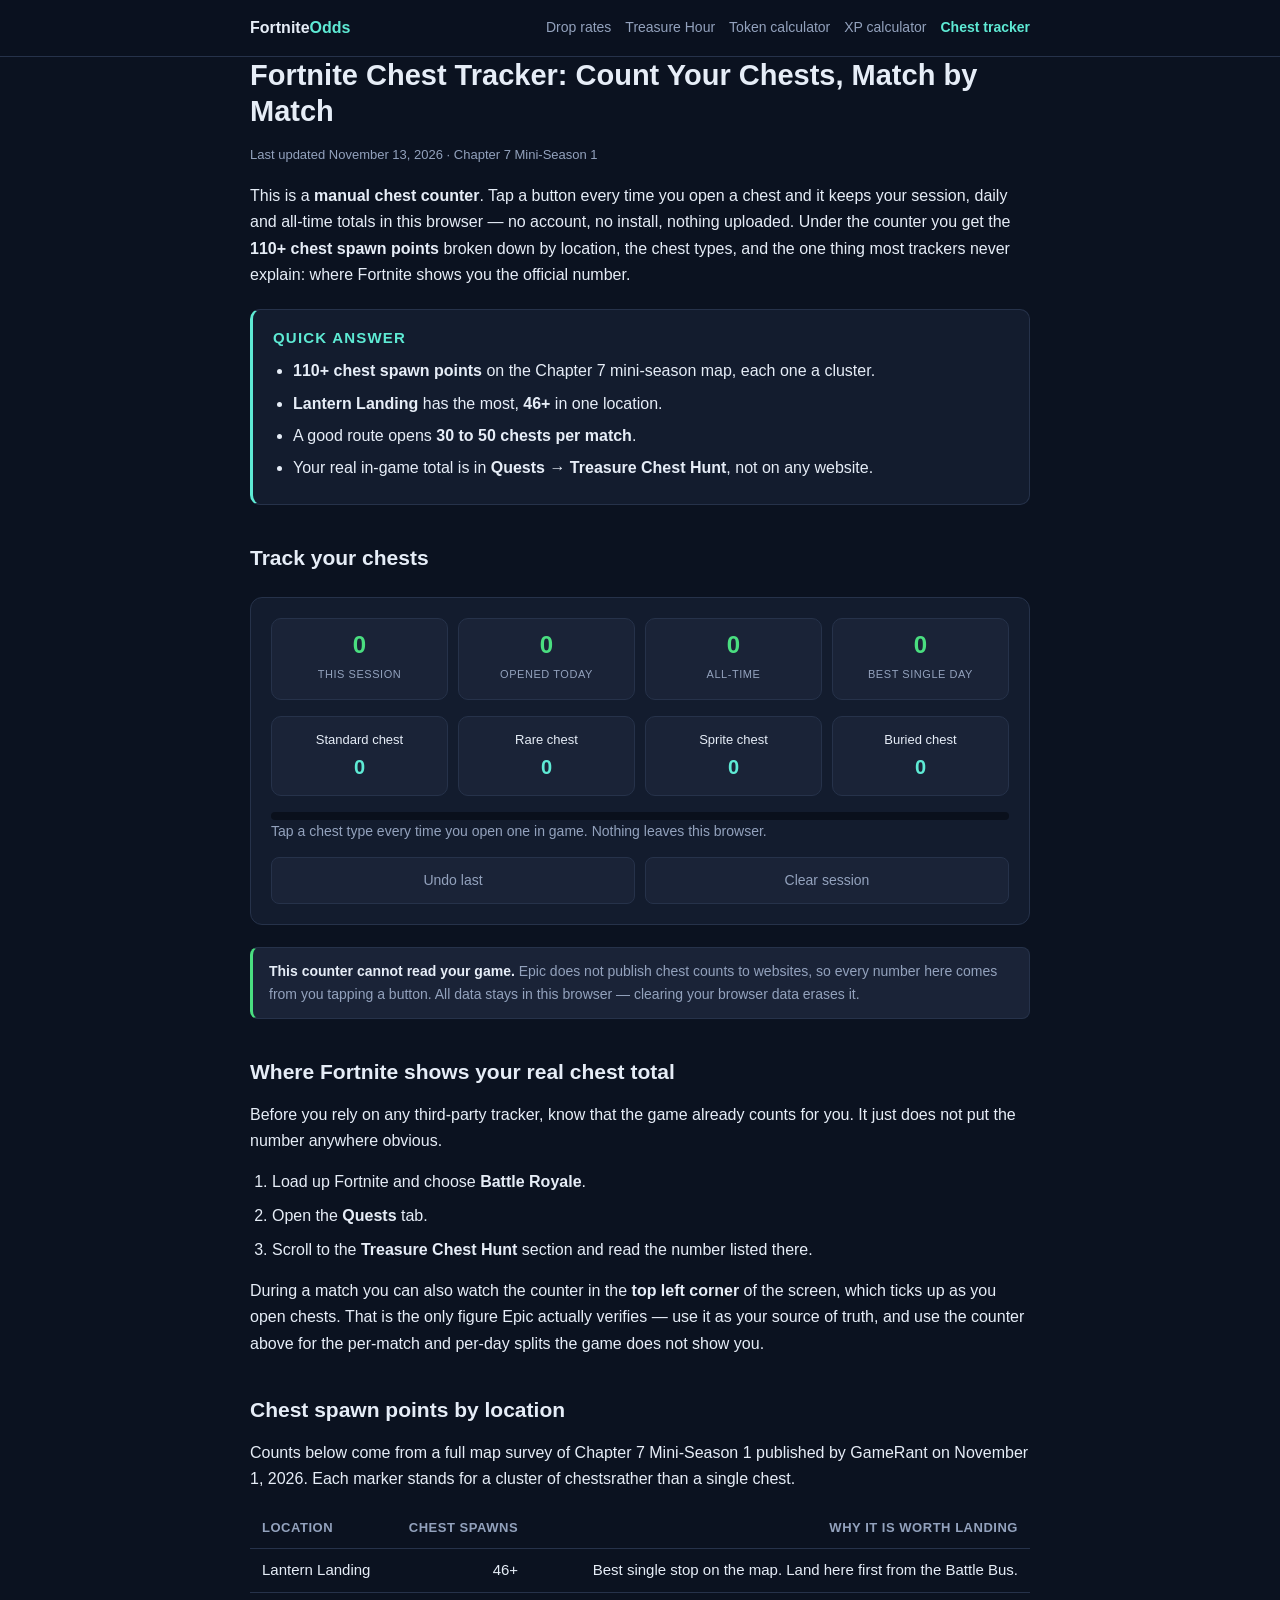
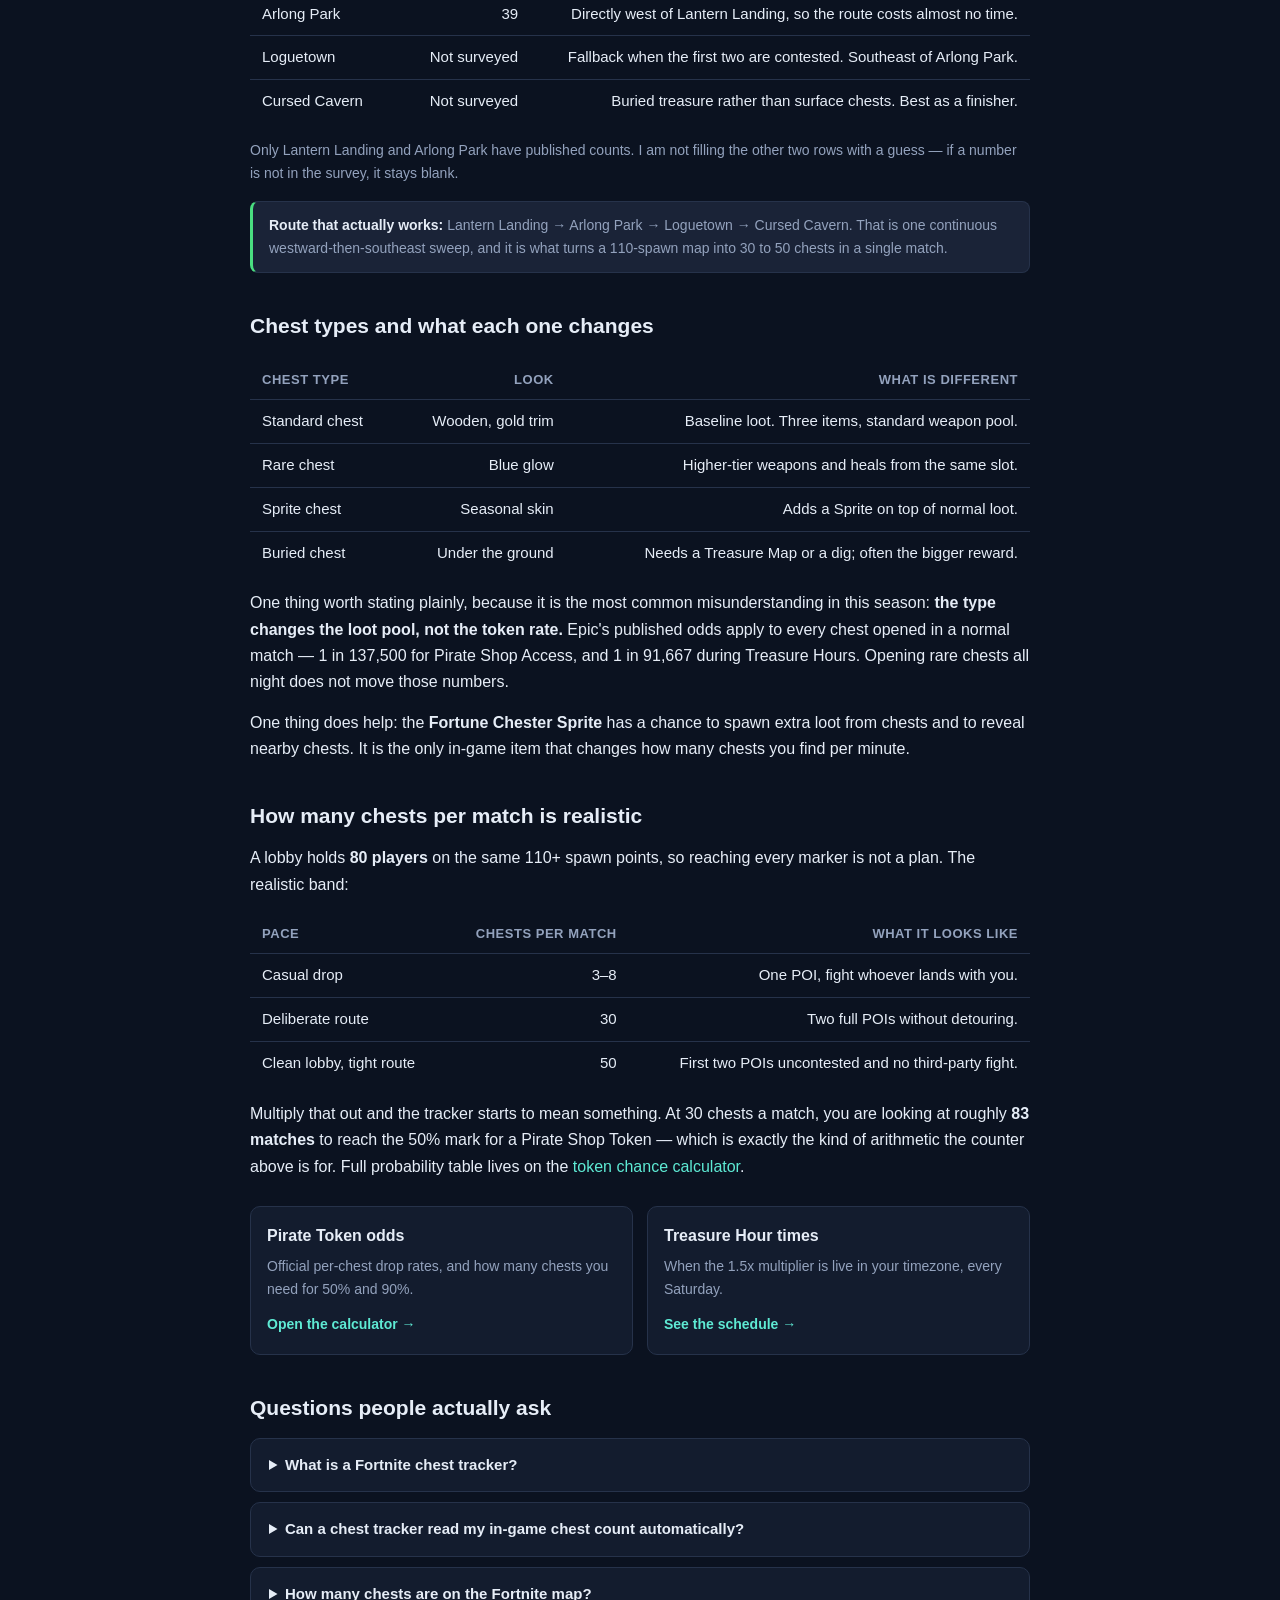
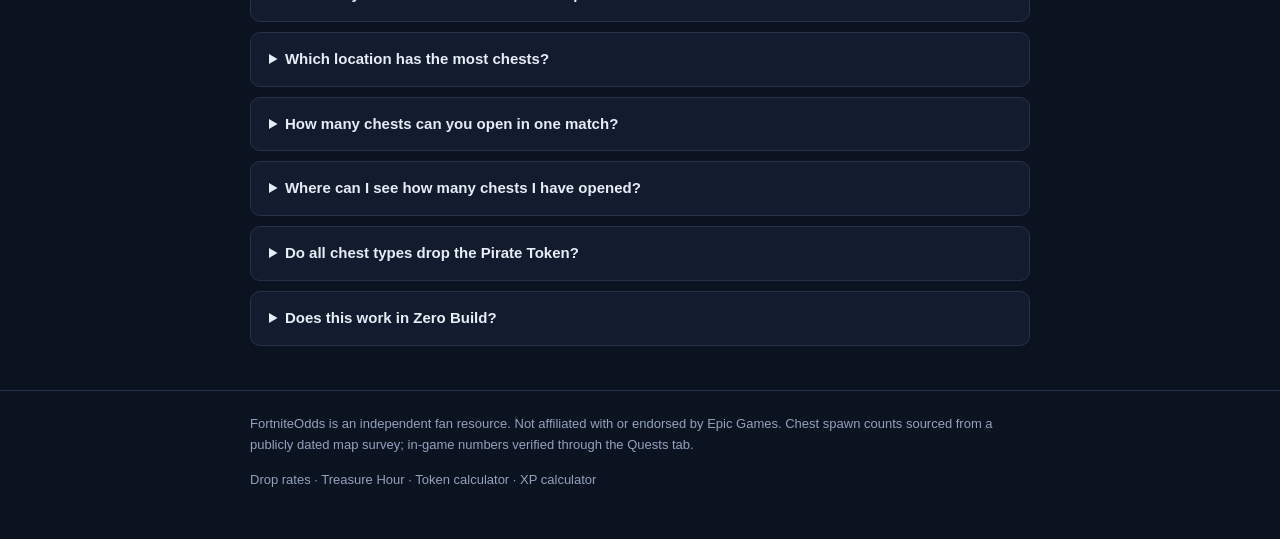
==== fortnite-chest-tracker/index.html @ 335752e7 "push" ====
<!DOCTYPE html>
<html lang="en">
<head>
<meta charset="utf-8">
<meta name="viewport" content="width=device-width,initial-scale=1">
<title>Fortnite Chest Tracker: Chest Counter &amp; Spawn Map (Nov 2026)</title>
<meta name="description" content="Free Fortnite chest tracker: count chests you open each match, see how many spawn per POI, learn the chest types, and where to find your official total.">
<link rel="canonical" href="https://fortniteodds.xyz/fortnite-chest-tracker/">
<meta property="og:type" content="website">
<meta property="og:site_name" content="FortniteOdds">
<meta property="og:url" content="https://fortniteodds.xyz/fortnite-chest-tracker/">
<meta property="og:title" content="Fortnite Chest Tracker: Chest Counter &amp; Spawn Map">
<meta property="og:description" content="Count the chests you open each match, and see how many chests spawn at each POI this season.">
<style>
:root{--bg:#0b1220;--panel:#131c2e;--panel2:#1a2337;--line:#26324a;--tx:#e6edf7;--mu:#93a2bd;--acc:#5eead4;--acc2:#4ade80}
*{box-sizing:border-box}
body{margin:0;background:var(--bg);color:var(--tx);font:16px/1.65 -apple-system,BlinkMacSystemFont,"Segoe UI",Roboto,Helvetica,Arial,sans-serif;-webkit-font-smoothing:antialiased}
a{color:var(--acc);text-decoration:none}a:hover{text-decoration:underline}
.wrap{max-width:820px;margin:0 auto;padding:0 20px}
header{border-bottom:1px solid var(--line);background:rgba(11,18,32,.92);position:sticky;top:0;z-index:9}
header .wrap{display:flex;align-items:center;gap:18px;height:56px}
.brand{font-weight:700;white-space:nowrap}.brand span{color:var(--acc)}
nav{display:flex;gap:14px;font-size:14px;margin-left:auto;overflow-x:auto;scrollbar-width:none}
nav::-webkit-scrollbar{display:none}
nav a{color:var(--mu);white-space:nowrap}nav a.on{color:var(--acc);font-weight:600}
main{padding:34px 0 10px}
h1{font-size:29px;line-height:1.25;margin:0 0 14px}
h2{font-size:21px;margin:36px 0 12px}h3{font-size:17px;margin:22px 0 8px}
p{margin:0 0 14px}
.mu{color:var(--mu);font-size:14px}
.stamp{color:var(--mu);font-size:13px;margin:0 0 18px}
.qa{background:var(--panel);border:1px solid var(--line);border-left:3px solid var(--acc);border-radius:10px;padding:16px 20px;margin:20px 0}
.qa h2{margin:0 0 8px;font-size:15px;text-transform:uppercase;letter-spacing:.08em;color:var(--acc)}
.qa ul{margin:0;padding-left:20px}.qa li{margin:6px 0}
.calc{background:var(--panel);border:1px solid var(--line);border-radius:12px;padding:20px;margin:22px 0}
.counters{display:grid;grid-template-columns:repeat(4,1fr);gap:10px;margin-bottom:16px}
@media(max-width:560px){.counters{grid-template-columns:1fr 1fr}}
.mini{background:var(--panel2);border:1px solid var(--line);border-radius:10px;padding:12px;text-align:center}
.mini .v{display:block;font-size:24px;font-weight:700;color:var(--acc2);line-height:1.2}
.mini .k{font-size:11px;color:var(--mu);text-transform:uppercase;letter-spacing:.05em}
.types{display:grid;grid-template-columns:repeat(4,1fr);gap:10px}
@media(max-width:560px){.types{grid-template-columns:1fr 1fr}}
.types button{background:var(--panel2);border:1px solid var(--line);color:var(--tx);border-radius:10px;padding:14px 8px;font:inherit;font-size:13px;cursor:pointer;line-height:1.4}
.types button:hover{border-color:var(--acc)}
.types button b{display:block;font-size:20px;color:var(--acc);margin-top:4px}
.types button:active{transform:scale(.97)}
.row{display:flex;gap:10px;margin-top:14px;flex-wrap:wrap}
.btn{flex:1;background:var(--panel2);border:1px solid var(--line);color:var(--mu);border-radius:8px;padding:11px;font:inherit;font-size:14px;cursor:pointer;min-width:120px}
.btn:hover{color:var(--tx);border-color:var(--acc)}
.bar{height:8px;background:#0a101c;border-radius:99px;overflow:hidden;margin-top:16px}
.bar i{display:block;height:100%;width:0;background:linear-gradient(90deg,var(--acc),var(--acc2));transition:width .25s}
.notice{border:1px solid var(--line);border-left:3px solid var(--acc2);background:var(--panel2);border-radius:8px;padding:12px 16px;margin:16px 0;font-size:14px;color:var(--mu)}
.notice strong{color:var(--tx)}
table{width:100%;border-collapse:collapse;margin:16px 0;font-size:15px}
th,td{text-align:left;padding:9px 12px;border-bottom:1px solid var(--line);vertical-align:top}
th{color:var(--mu);font-weight:600;font-size:13px;text-transform:uppercase;letter-spacing:.04em}
td:not(:first-child),th:not(:first-child){text-align:right}
tr:last-child td{border-bottom:none}
ol.steps{margin:0 0 14px;padding-left:22px}ol.steps li{margin:8px 0}
.cards{display:grid;grid-template-columns:1fr 1fr;gap:14px;margin:26px 0}
@media(max-width:560px){.cards{grid-template-columns:1fr}}
.card{background:var(--panel);border:1px solid var(--line);border-radius:10px;padding:16px}
.card h3{margin:0 0 6px;font-size:16px}.card p{margin:0 0 10px;font-size:14px;color:var(--mu)}
.card a{font-size:14px;font-weight:600}
details{background:var(--panel);border:1px solid var(--line);border-radius:10px;padding:14px 18px;margin:10px 0}
details summary{cursor:pointer;font-weight:600;font-size:15px}
details p{margin:10px 0 0;font-size:15px;color:#c3cfe2}
footer{border-top:1px solid var(--line);margin-top:44px;padding:22px 0 34px;font-size:13px;color:var(--mu)}
footer a{color:var(--mu)}
</style>
<script type="application/ld+json">
{"@context":"https://schema.org","@graph":[
{"@type":"WebApplication","name":"Fortnite Chest Tracker","url":"https://fortniteodds.xyz/fortnite-chest-tracker/","applicationCategory":"GameApplication","operatingSystem":"Any","description":"A free chest counter for Fortnite: tap once per chest you open to track your session, daily and all-time totals.","offers":{"@type":"Offer","price":"0","priceCurrency":"USD"}},
{"@type":"FAQPage","mainEntity":[
{"@type":"Question","name":"What is a Fortnite chest tracker?","acceptedAnswer":{"@type":"Answer","text":"A chest tracker is a counter you tap each time you open a chest, so you can see how many chests you have opened in a session, a day, or the whole season. It does not connect to the game — every count is entered manually by you."}},
{"@type":"Question","name":"Can a chest tracker read my in-game chest count automatically?","acceptedAnswer":{"@type":"Answer","text":"No. Epic does not expose chest counts through an API, so no website can read them. Any tracker that shows your real in-game total is asking you to type it in. For the official number, open Battle Royale, go to Quests, and scroll to the Treasure Chest Hunt section."}},
{"@type":"Question","name":"How many chests are on the Fortnite map?","acceptedAnswer":{"@type":"Answer","text":"There are more than 110 Treasure Chest spawn points in Chapter 7 Mini-Season 1, according to a GameRant map survey published November 1, 2026. Each marker covers a cluster of chests rather than a single chest."}},
{"@type":"Question","name":"Which Fortnite location has the most chests?","acceptedAnswer":{"@type":"Answer","text":"Lantern Landing, with more than 46 Treasure Chest spawns. Arlong Park is the strongest second stop with 39 spawns and sits directly west of Lantern Landing."}},
{"@type":"Question","name":"How many chests can you open in one Fortnite match?","acceptedAnswer":{"@type":"Answer","text":"A lobby holds 80 players, so you cannot reach all 110 spawn points in one match. With a tight route, 30 chests per match is routine and 50 is possible."}},
{"@type":"Question","name":"Where can I see how many chests I have opened in Fortnite?","acceptedAnswer":{"@type":"Answer","text":"Open Battle Royale, select the Quests tab, and scroll to the Treasure Chest Hunt section, which lists your opened chests. The counter also appears in the top left corner during a match."}},
{"@type":"Question","name":"Do all chest types drop the Pirate Token?","acceptedAnswer":{"@type":"Answer","text":"Yes. Epic's published odds apply to every chest opened in a normal match: 1 in 137,500 for Pirate Shop Access, and 1 in 91,667 during Treasure Hours. The chest type changes the loot pool, not the token rate."}}
]}
]}
</script>
</head>
<body>

<header>
  <div class="wrap">
    <div class="brand">Fortnite<span>Odds</span></div>
    <nav>
      <a href="/">Drop rates</a>
      <a href="/fortnite-treasure-hour/">Treasure Hour</a>
      <a href="/fortnite-token-chance/">Token calculator</a>
      <a href="/fortnite-xp-calculator/">XP calculator</a>
      <a href="/fortnite-chest-tracker/" class="on">Chest tracker</a>
    </nav>
  </div>
</header>

<main class="wrap">

<h1>Fortnite Chest Tracker: Count Your Chests, Match by Match</h1>
<p class="stamp">Last updated November 13, 2026 · Chapter 7 Mini-Season 1</p>

<p>This is a <strong>manual chest counter</strong>. Tap a button every time you open a chest and it keeps your session, daily and all-time totals in this browser — no account, no install, nothing uploaded. Under the counter you get the <strong>110+ chest spawn points</strong> broken down by location, the chest types, and the one thing most trackers never explain: where Fortnite shows you the official number.</p>

<div class="qa">
  <h2>Quick answer</h2>
  <ul>
    <li><strong>110+ chest spawn points</strong> on the Chapter 7 mini-season map, each one a cluster.</li>
    <li><strong>Lantern Landing</strong> has the most, <strong>46+</strong> in one location.</li>
    <li>A good route opens <strong>30 to 50 chests per match</strong>.</li>
    <li>Your real in-game total is in <strong>Quests → Treasure Chest Hunt</strong>, not on any website.</li>
  </ul>
</div>

<h2>Track your chests</h2>

<div class="calc">
  <div class="counters">
    <div class="mini"><span class="v" id="cSession">0</span><span class="k">This session</span></div>
    <div class="mini"><span class="v" id="cToday">0</span><span class="k">Opened today</span></div>
    <div class="mini"><span class="v" id="cTotal">0</span><span class="k">All-time</span></div>
    <div class="mini"><span class="v" id="cBest">0</span><span class="k">Best single day</span></div>
  </div>

  <div class="types">
    <button type="button" data-type="standard">Standard chest<b id="tStandard">0</b></button>
    <button type="button" data-type="rare">Rare chest<b id="tRare">0</b></button>
    <button type="button" data-type="sprite">Sprite chest<b id="tSprite">0</b></button>
    <button type="button" data-type="buried">Buried chest<b id="tBuried">0</b></button>
  </div>

  <div class="bar"><i id="bar"></i></div>
  <p class="mu" id="milestone">Tap a chest type once for every chest you open. Nothing to install.</p>

  <div class="row">
    <button type="button" class="btn" id="undo">Undo last</button>
    <button type="button" class="btn" id="clear">Clear session</button>
  </div>
</div>

<div class="notice">
  <strong>This counter cannot read your game.</strong> Epic does not publish chest counts to websites, so every number here comes from you tapping a button. All data stays in this browser — clearing your browser data erases it.
</div>

<h2 id="official">Where Fortnite shows your real chest total</h2>

<p>Before you rely on any third-party tracker, know that the game already counts for you. It just does not put the number anywhere obvious.</p>

<ol class="steps">
  <li>Load up Fortnite and choose <strong>Battle Royale</strong>.</li>
  <li>Open the <strong>Quests</strong> tab.</li>
  <li>Scroll to the <strong>Treasure Chest Hunt</strong> section and read the number listed there.</li>
</ol>

<p>During a match you can also watch the counter in the <strong>top left corner</strong> of the screen, which ticks up as you open chests. That is the only figure Epic actually verifies — use it as your source of truth, and use the counter above for the per-match and per-day splits the game does not show you.</p>

<h2>Chest spawn points by location</h2>

<p>Counts below come from a full map survey of Chapter 7 Mini-Season 1 published by GameRant on November 1, 2026. Each marker stands for a cluster of chestsrather than a
single chest.</p>

<table>
<thead><tr><th>Location</th><th>Chest spawns</th><th>Why it is worth landing</th></tr></thead>
<tbody>
<tr><td>Lantern Landing</td><td>46+</td><td>Best single stop on the map. Land here first from the Battle Bus.</td></tr>
<tr><td>Arlong Park</td><td>39</td><td>Directly west of Lantern Landing, so the route costs almost no time.</td></tr>
<tr><td>Loguetown</td><td>Not surveyed</td><td>Fallback when the first two are contested. Southeast of Arlong Park.</td></tr>
<tr><td>Cursed Cavern</td><td>Not surveyed</td><td>Buried treasure rather than surface chests. Best as a finisher.</td></tr>
</tbody>
</table>

<p class="mu">Only Lantern Landing and Arlong Park have published counts. I am not filling the other two rows with a guess — if a number is not in the survey, it stays blank.</p>

<div class="notice">
  <strong>Route that actually works:</strong> Lantern Landing → Arlong Park → Loguetown → Cursed Cavern. That is one continuous westward-then-southeast sweep, and it is what turns a 110-spawn map into 30 to 50 chests in a single match.
</div>

<h2>Chest types and what each one changes</h2>

<table>
<thead><tr><th>Chest type</th><th>Look</th><th>What is different</th></tr></thead>
<tbody>
<tr><td>Standard chest</td><td>Wooden, gold trim</td><td>Baseline loot. Three items, standard weapon pool.</td></tr>
<tr><td>Rare chest</td><td>Blue glow</td><td>Higher-tier weapons and heals from the same slot.</td></tr>
<tr><td>Sprite chest</td><td>Seasonal skin</td><td>Adds a Sprite on top of normal loot.</td></tr>
<tr><td>Buried chest</td><td>Under the ground</td><td>Needs a Treasure Map or a dig; often the bigger reward.</td></tr>
</tbody>
</table>

<p>One thing worth stating plainly, because it is the most common misunderstanding in this season: <strong>the type changes the loot pool, not the token rate.</strong> Epic's published odds apply to every chest opened in a normal match — 1 in 137,500 for Pirate Shop Access, and 1 in 91,667 during Treasure Hours. Opening rare chests all night does not move those numbers.</p>

<p>One thing does help: the <strong>Fortune Chester Sprite</strong> has a chance to spawn extra loot from chests and to reveal nearby chests. It is the only in-game item that changes how many chests you find per minute.</p>

<h2>How many chests per match is realistic</h2>

<p>A lobby holds <strong>80 players</strong> on the same 110+ spawn points, so reaching every marker is not a plan. The realistic band:</p>

<table>
<thead><tr><th>Pace</th><th>Chests per match</th><th>What it looks like</th></tr></thead>
<tbody>
<tr><td>Casual drop</td><td>3–8</td><td>One POI, fight whoever lands with you.</td></tr>
<tr><td>Deliberate route</td><td>30</td><td>Two full POIs without detouring.</td></tr>
<tr><td>Clean lobby, tight route</td><td>50</td><td>First two POIs uncontested and no third-party fight.</td></tr>
</tbody>
</table>

<p>Multiply that out and the tracker starts to mean something. At 30 chests a match, you are looking at roughly <strong>83 matches</strong> to reach the 50% mark for a Pirate Shop Token — which is exactly the kind of arithmetic the counter above is for. Full probability table lives on the <a href="/fortnite-token-chance/">token chance calculator</a>.</p>

<div class="cards">
  <div class="card">
    <h3>Pirate Token odds</h3>
    <p>Official per-chest drop rates, and how many chests you need for 50% and 90%.</p>
    <a href="/fortnite-token-chance/">Open the calculator →</a>
  </div>
  <div class="card">
    <h3>Treasure Hour times</h3>
    <p>When the 1.5x multiplier is live in your timezone, every Saturday.</p>
    <a href="/fortnite-treasure-hour/">See the schedule →</a>
  </div>
</div>

<h2>Questions people actually ask</h2>

<details>
  <summary>What is a Fortnite chest tracker?</summary>
  <p>A counter you tap each time you open a chest, so you can see how many chests you have opened in a session, a day, or the whole season. It does not connect to the game — every count is entered manually by you.</p>
</details>

<details>
  <summary>Can a chest tracker read my in-game chest count automatically?</summary>
  <p>No. Epic does not expose chest counts through an API, so no website can read them. Any tracker that shows your real in-game total is asking you to type it in. For the official number, open Battle Royale, go to Quests, and scroll to the Treasure Chest Hunt section.</p>
</details>

<details>
  <summary>How many chests are on the Fortnite map?</summary>
  <p>More than 110 Treasure Chest spawn points in Chapter 7 Mini-Season 1, according to a GameRant map survey published November 1, 2026. Each marker covers a cluster of chests rather than a single chest.</p>
</details>

<details>
  <summary>Which location has the most chests?</summary>
  <p>Lantern Landing, with more than 46 Treasure Chest spawns. Arlong Park is the strongest second stop with 39 spawns and sits directly west of Lantern Landing.</p>
</details>

<details>
  <summary>How many chests can you open in one match?</summary>
  <p>A lobby holds 80 players, so you cannot reach all 110 spawn points in one match. With a tight route, 30 chests per match is routine and 50 is possible.</p>
</details>

<details>
  <summary>Where can I see how many chests I have opened?</summary>
  <p>Open Battle Royale, select the Quests tab, and scroll to the Treasure Chest Hunt section, which lists your opened chests. The counter also appears in the top left corner during a match.</p>
</details>

<details>
  <summary>Do all chest types drop the Pirate Token?</summary>
  <p>Yes. Epic's published odds apply to every chest opened in a normal match: 1 in 137,500 for Pirate Shop Access, and 1 in 91,667 during Treasure Hours. The chest type changes the loot pool, not the token rate.</p>
</details>

<details>
  <summary>Does this work in Zero Build?</summary>
  <p>Chests spawn in both Battle Royale and Zero Build, and the spawn points are the same. Your route matters more than the mode.</p>
</details>

</main>

<footer>
  <div class="wrap">
    <p>FortniteOdds is an independent fan resource. Not affiliated with or endorsed by Epic Games. Chest spawn counts sourced from a publicly dated map survey; in-game numbers verified through the Quests tab.</p>
    <p><a href="/">Drop rates</a> · <a href="/fortnite-treasure-hour/">Treasure Hour</a> · <a href="/fortnite-token-chance/">Token calculator</a> · <a href="/fortnite-xp-calculator/">XP calculator</a></p>
  </div>
</footer>

<script>
(function(){
  var KEY='ftnChestTracker.v1';
  var TYPES=['standard','rare','sprite','buried'];
  var GOAL=100;

  function todayKey(){
    var d=new Date();
    return d.getFullYear()+'-'+(d.getMonth()+1)+'-'+d.getDate();
  }
  function blank(){
    var t={};
    TYPES.forEach(function(k){t[k]=0});
    return {total:{},types:t,session:0,today:0,todayKey:todayKey(),best:0,history:[],log:[]};
  }
  function load(){
    try{
      var raw=localStorage.getItem(KEY);
      if(!raw) return blank();
      var s=JSON.parse(raw);
      var b=blank();
      if(!s||typeof s!=='object') return b;
      // merge so a stored state from an older version still works
      s.types=s.types||b.types; s.total=s.total||b.total;
      s.session=s.session||0; s.today=s.today||0;
      s.todayKey=s.todayKey||todayKey(); s.best=s.best||0;
      s.log=s.log||[];
      if(s.todayKey!==todayKey()){ s.todayKey=todayKey(); s.today=0; }
      return s;
    }catch(e){ return blank(); }
  }
  function save(s){
    try{ localStorage.setItem(KEY,JSON.stringify(s)); }catch(e){}
  }

  var st=load();

  function fmt(n){ return n.toLocaleString('en-US'); }

  function render(){
    document.getElementById('cSession').textContent=fmt(st.session);
    document.getElementById('cToday').textContent=fmt(st.today);
    document.getElementById('cTotal').textContent=fmt(st.totalChests||0);
    document.getElementById('cBest').textContent=fmt(st.best);
    TYPES.forEach(function(k){
      var el=document.getElementById('t'+k.charAt(0).toUpperCase()+k.slice(1));
      if(el) el.textContent=fmt(st.types[k]||0);
    });
    var total=st.totalChests||0;
    var pct=Math.min(100,Math.round(total/GOAL*100));
    document.getElementById('bar').style.width=pct+'%';
    var msg;
    if(total===0){ msg='Tap a chest type every time you open one in game. Nothing leaves this browser.'; }
    else if(total<GOAL){ msg=fmt(total)+' chests logged · '+fmt(GOAL-total)+' to the 100-chest milestone'; }
    else { msg=fmt(total)+' chests logged · milestone cleared. Keep going for the best-day record.'; }
    document.getElementById('milestone').textContent=msg;
  }

  function add(type,n){
    n=n||1;
    st.types[type]=(st.types[type]||0)+n;
    st.session+=n;
    st.today+=n;
    st.totalChests=(st.totalChests||0)+n;
    if(st.today>st.best) st.best=st.today;
    st.log.push({t:type,n:n,at:Date.now()});
    if(st.log.length>200) st.log.shift();
    save(st);
    render();
  }

  document.querySelectorAll('.types button').forEach(function(btn){
    btn.addEventListener('click',function(){
      add(btn.getAttribute('data-type'),1);
    });
  });

  document.getElementById('undo').addEventListener('click',function(){
    var last=st.log.pop();
    if(!last) return;
    st.types[last.t]=Math.max(0,(st.types[last.t]||0)-last.n);
    st.session=Math.max(0,st.session-last.n);
    st.today=Math.max(0,st.today-last.n);
    st.totalChests=Math.max(0,(st.totalChests||0)-last.n);
    save(st); render();
  });

  document.getElementById('clear').addEventListener('click',function(){
    st.session=0; save(st); render();
  });

  render();
})();
</script>
</body>
</html>
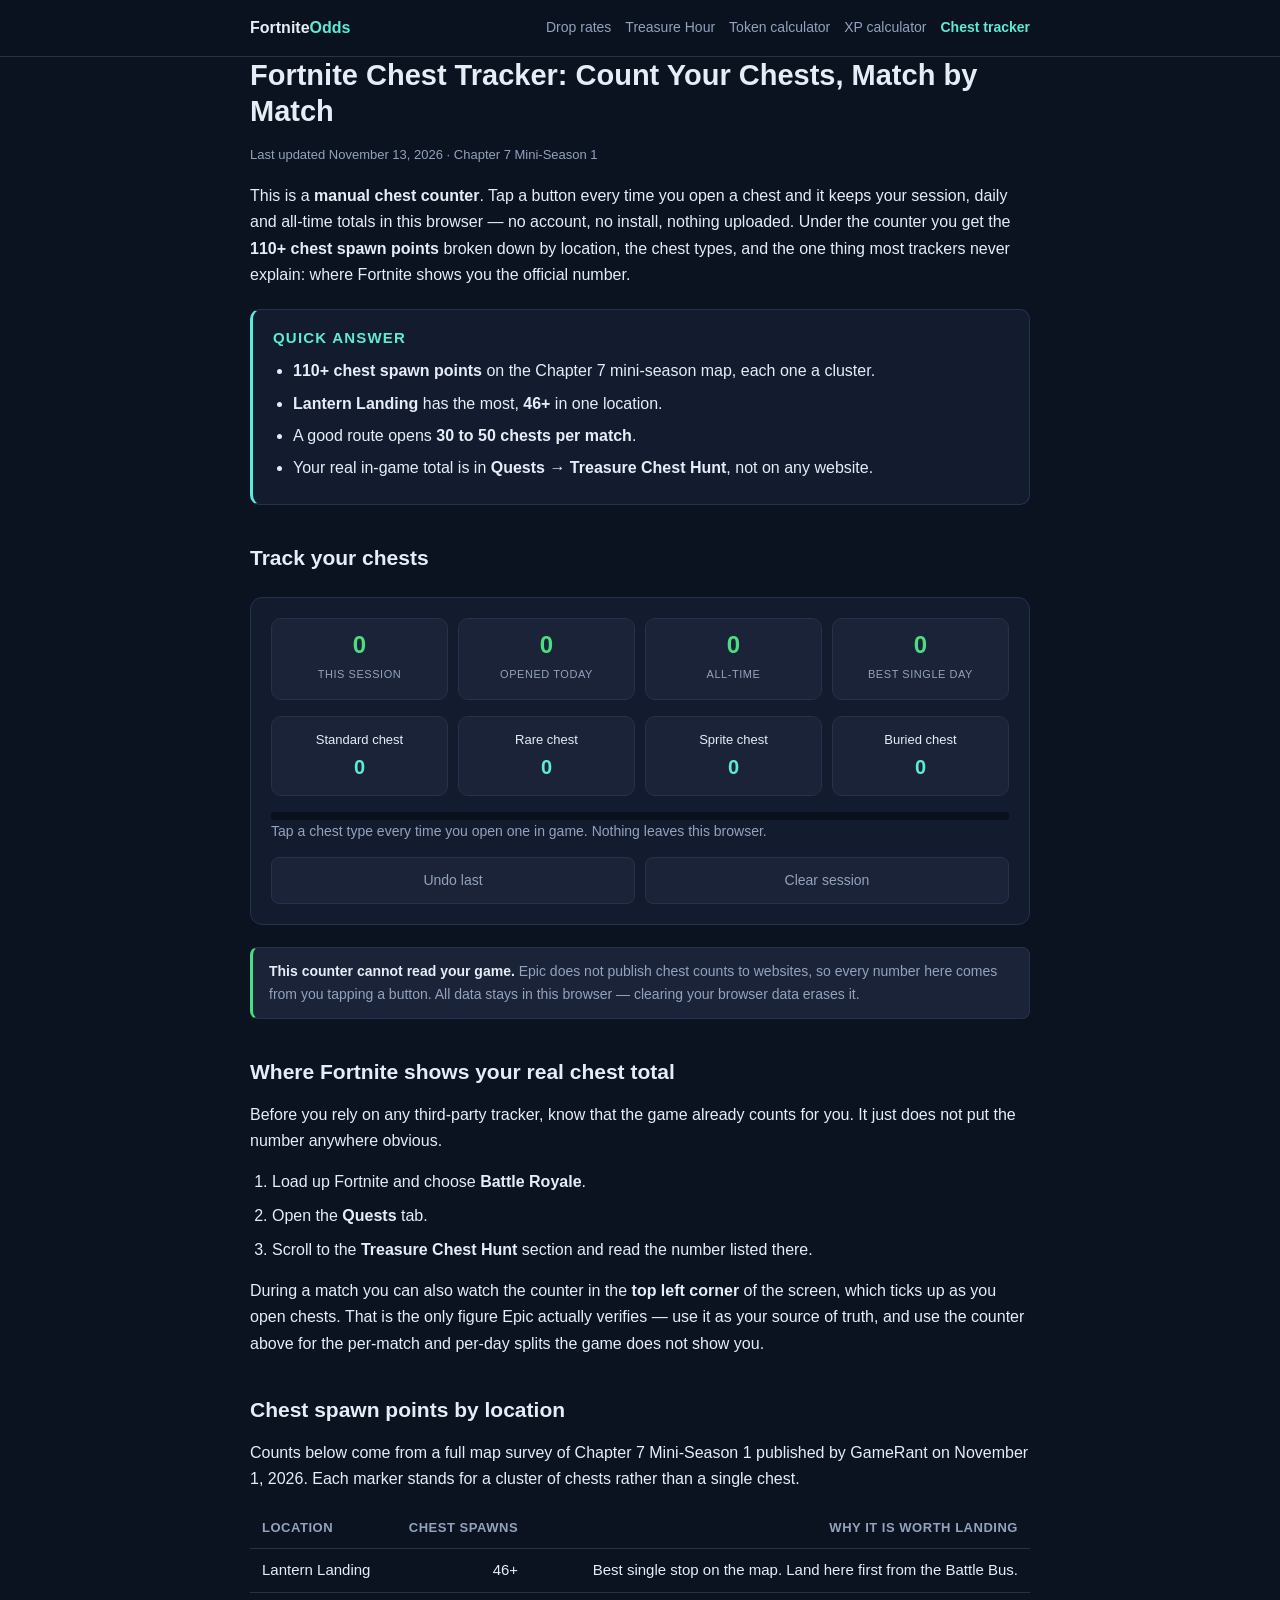
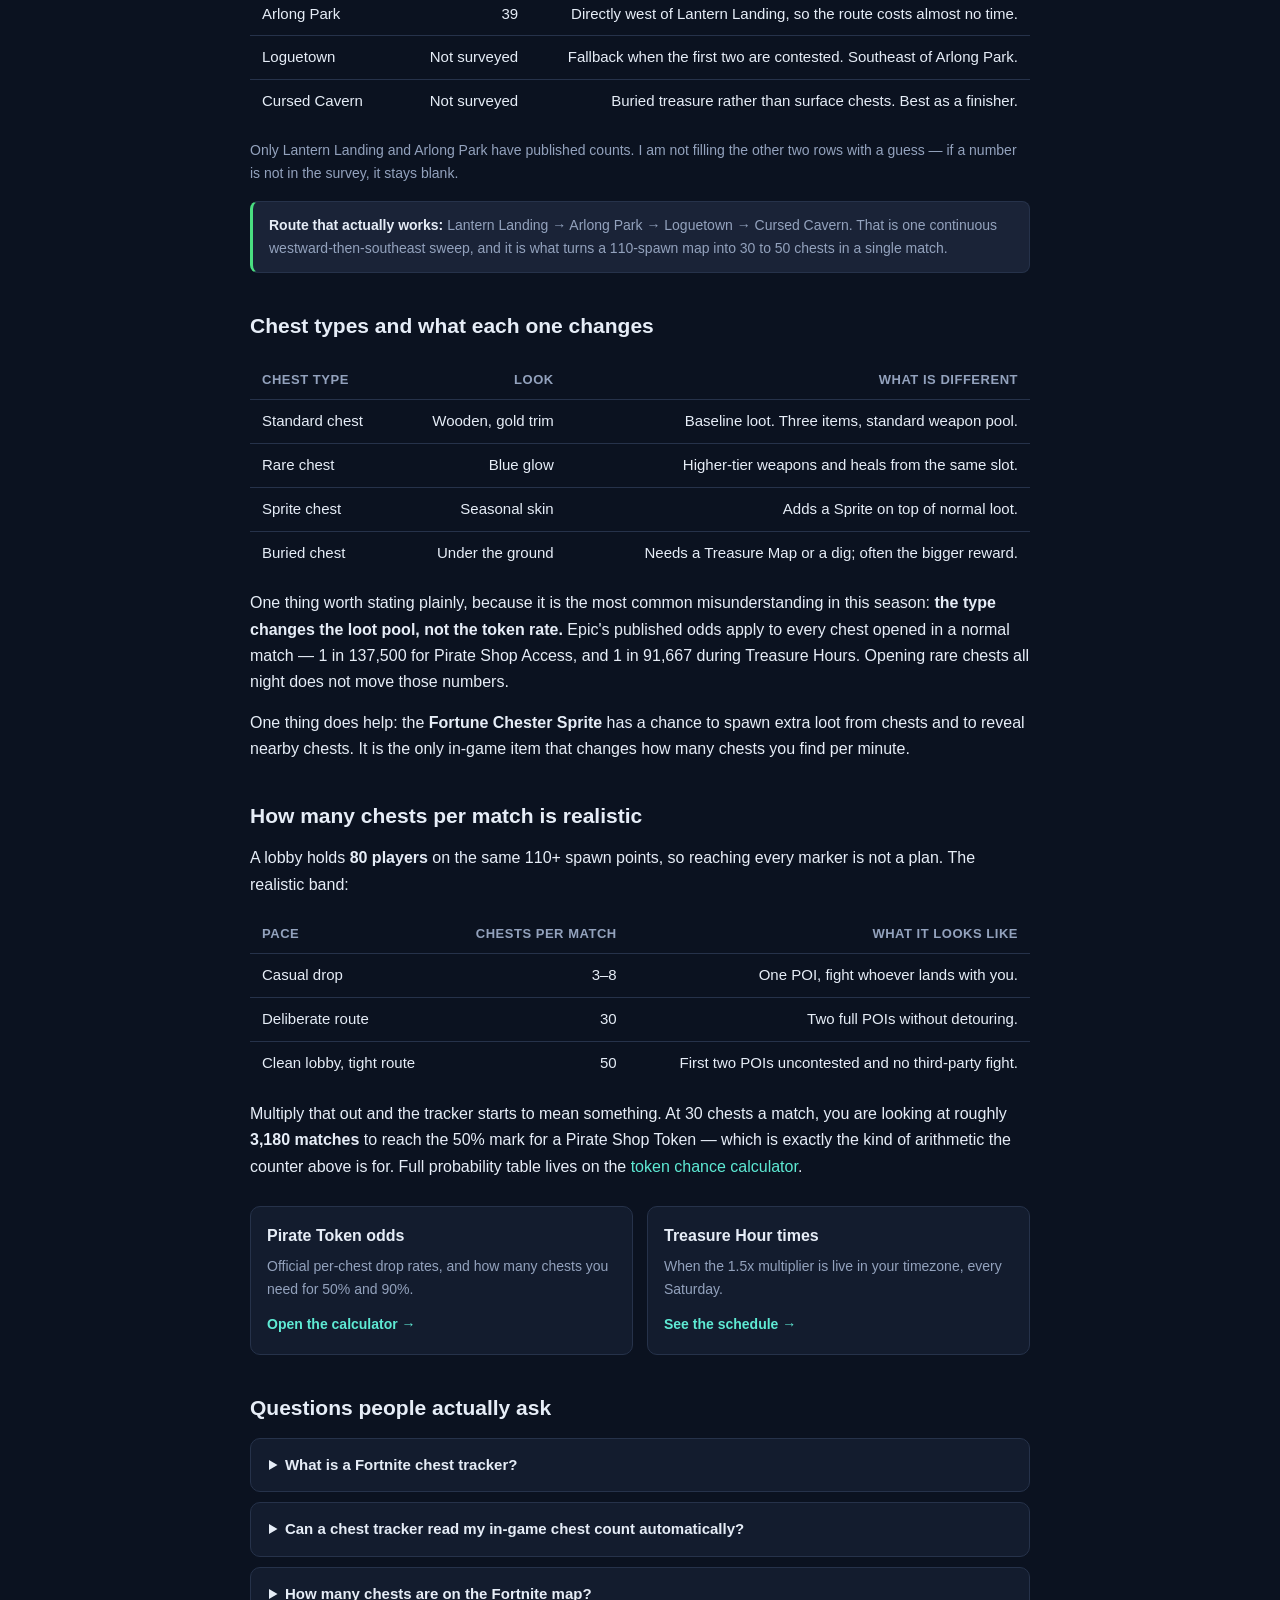
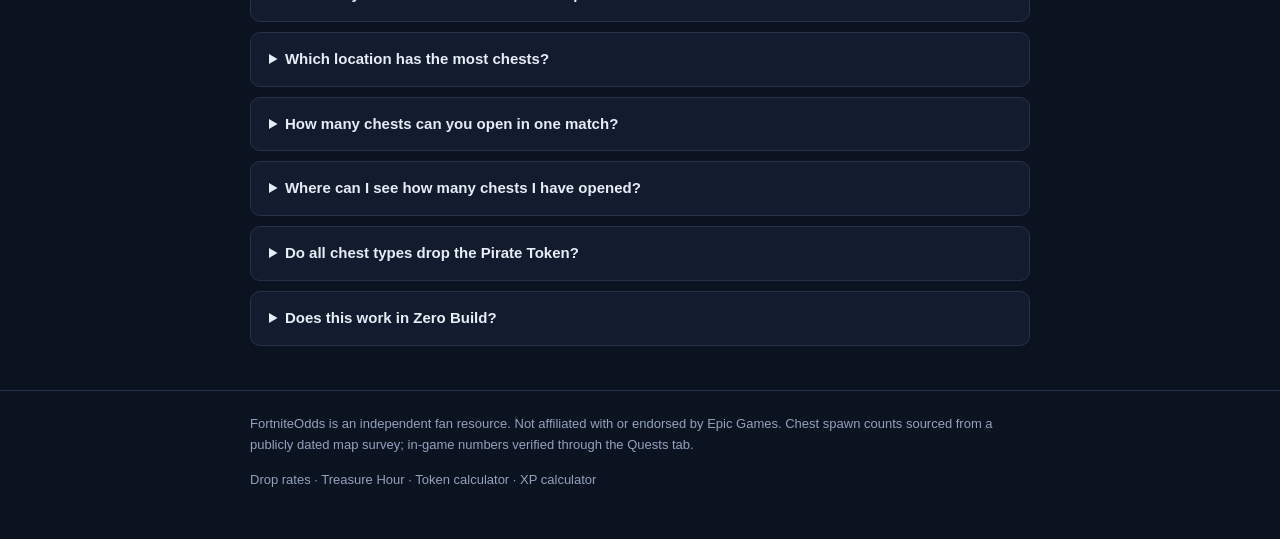
==== commit fa5ce055: "1" ====
--- a/fortnite-chest-tracker/index.html
+++ b/fortnite-chest-tracker/index.html
@@ -82,6 +82,8 @@
 ]}
 ]}
 </script>
+<script async src="https://www.googletagmanager.com/gtag/js?id=G-4H1S4T44H2"></script>
+<script>window.dataLayer=window.dataLayer||[];function gtag(){dataLayer.push(arguments);}gtag('js',new Date());gtag('config','G-4H1S4T44H2');</script>
 </head>
 <body>
 
@@ -159,7 +161,7 @@
 
 <h2>Chest spawn points by location</h2>
 
-<p>Counts below come from a full map survey of Chapter 7 Mini-Season 1 published by GameRant on November 1, 2026. Each marker stands for a cluster of chestsrather than a
+<p>Counts below come from a full map survey of Chapter 7 Mini-Season 1 published by GameRant on November 1, 2026. Each marker stands for a cluster of chests rather than a
 single chest.</p>
 
 <table>
@@ -207,7 +209,7 @@
 </tbody>
 </table>
 
-<p>Multiply that out and the tracker starts to mean something. At 30 chests a match, you are looking at roughly <strong>83 matches</strong> to reach the 50% mark for a Pirate Shop Token — which is exactly the kind of arithmetic the counter above is for. Full probability table lives on the <a href="/fortnite-token-chance/">token chance calculator</a>.</p>
+<p>Multiply that out and the tracker starts to mean something. At 30 chests a match, you are looking at roughly <strong>3,180 matches</strong> to reach the 50% mark for a Pirate Shop Token — which is exactly the kind of arithmetic the counter above is for. Full probability table lives on the <a href="/fortnite-token-chance/">token chance calculator</a>.</p>
 
 <div class="cards">
   <div class="card">
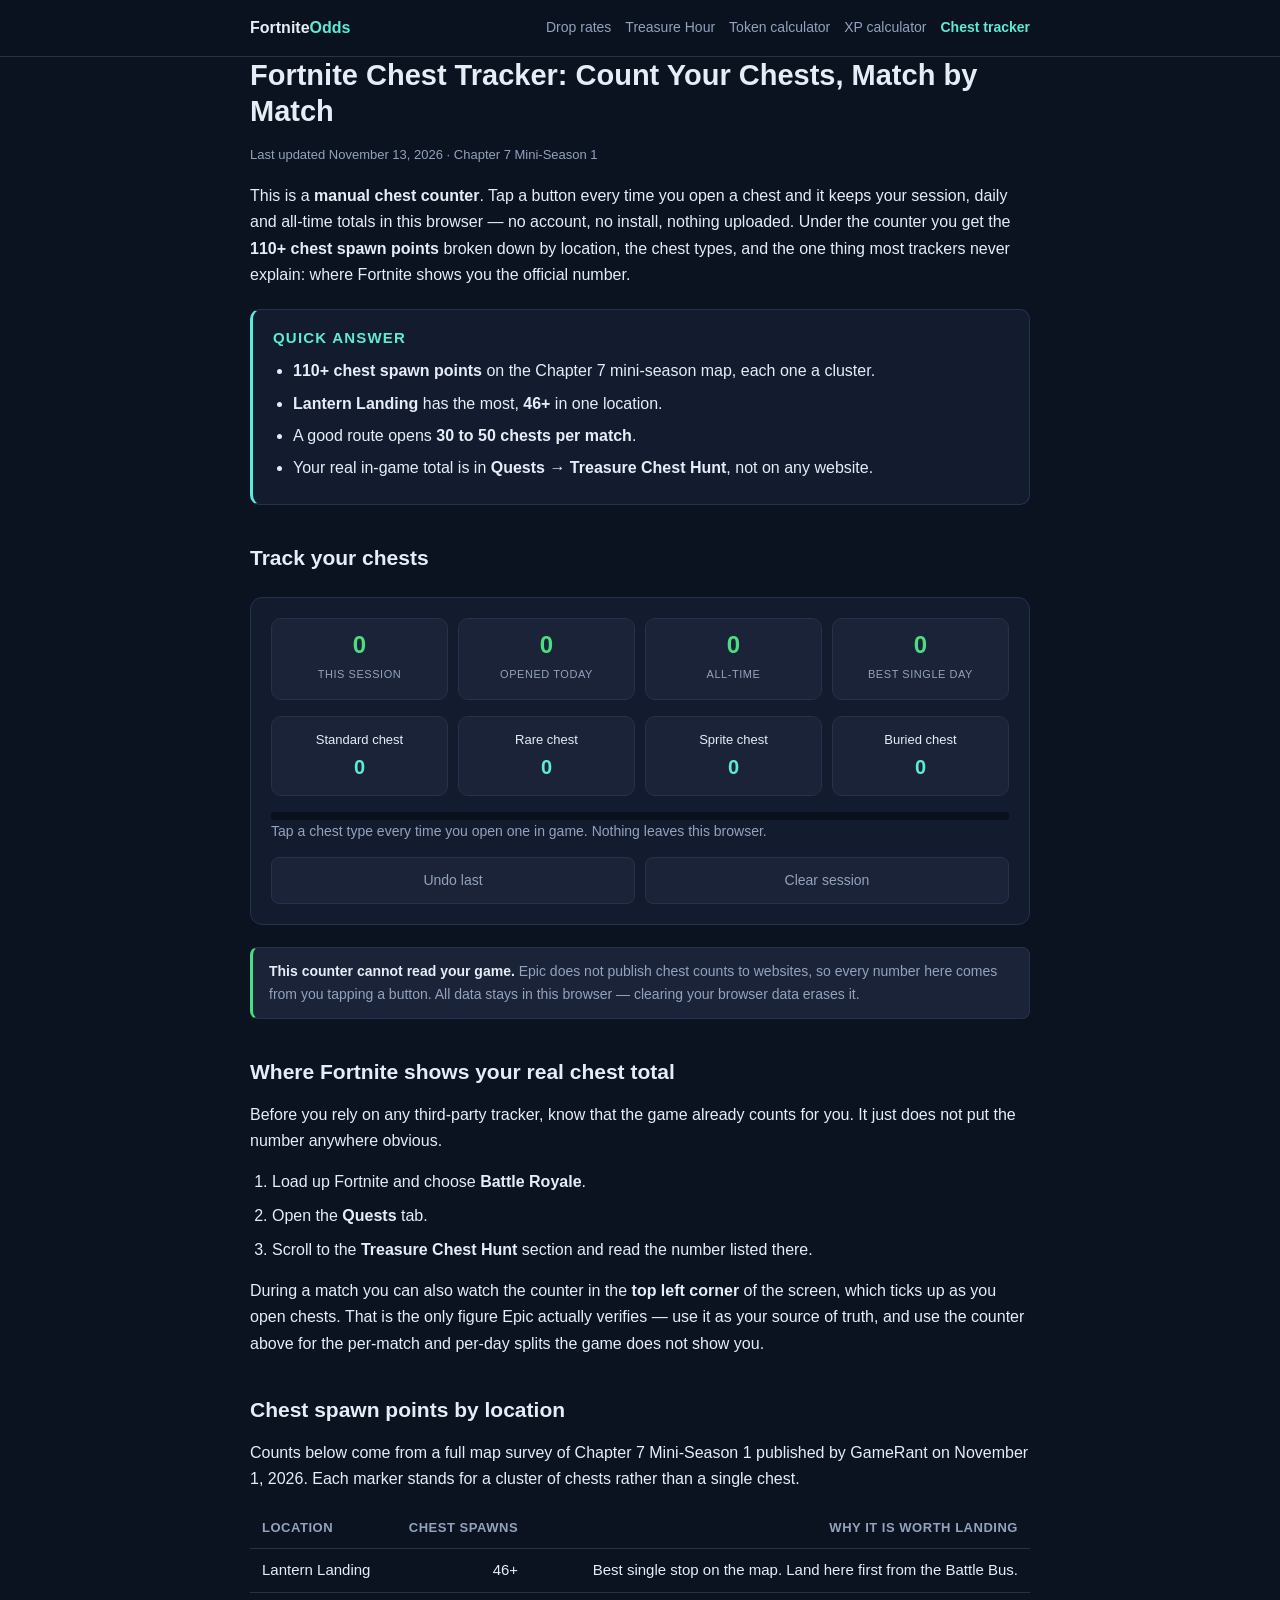
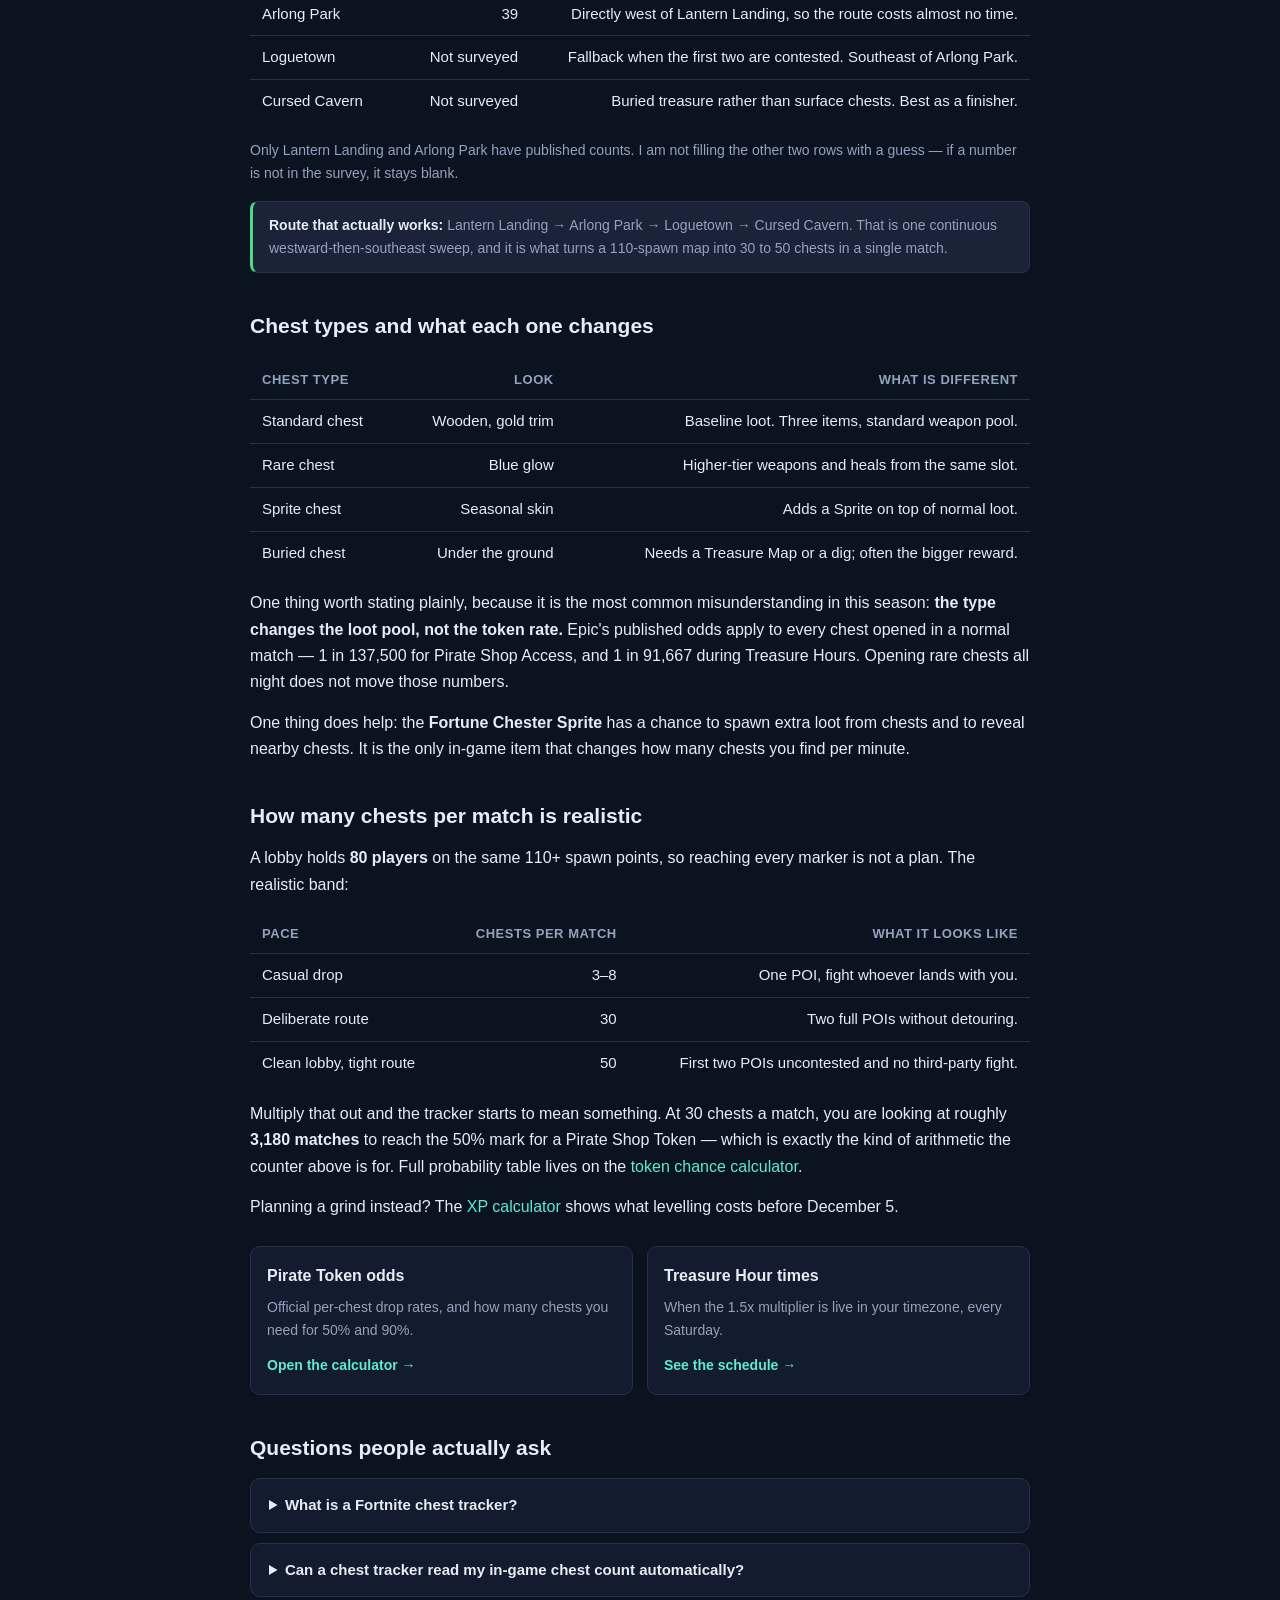
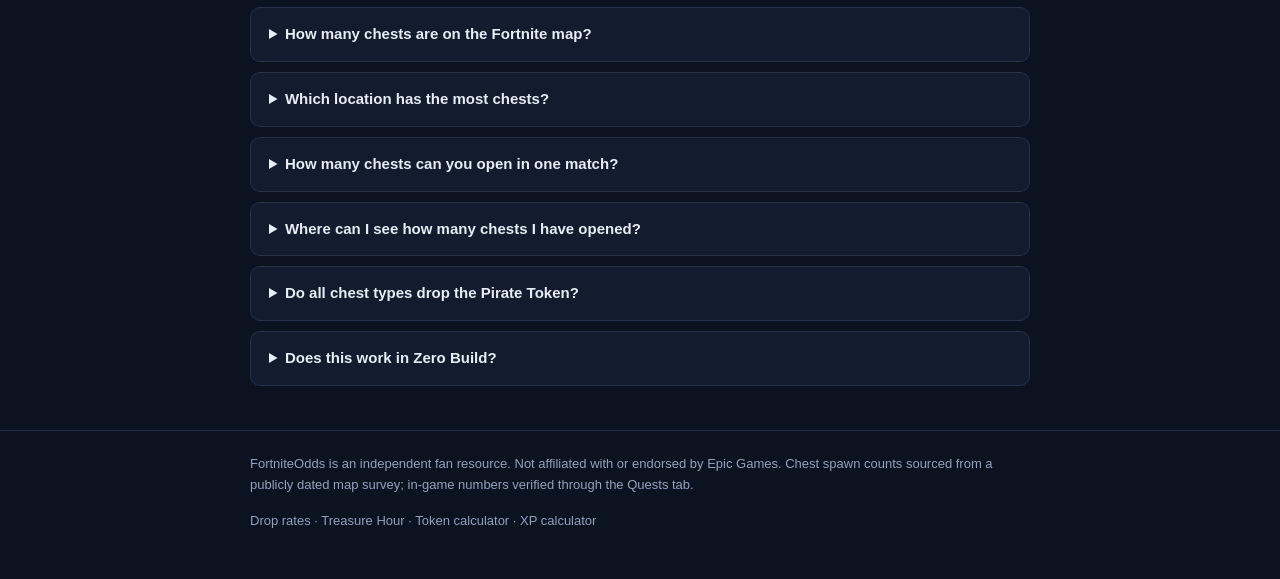
==== commit a3462d4f: "Add XP calculator body links and Treasure Hour footer" ====
--- a/fortnite-chest-tracker/index.html
+++ b/fortnite-chest-tracker/index.html
@@ -210,6 +210,7 @@
 </table>
 
 <p>Multiply that out and the tracker starts to mean something. At 30 chests a match, you are looking at roughly <strong>3,180 matches</strong> to reach the 50% mark for a Pirate Shop Token — which is exactly the kind of arithmetic the counter above is for. Full probability table lives on the <a href="/fortnite-token-chance/">token chance calculator</a>.</p>
+<p>Planning a grind instead? The <a href="/fortnite-xp-calculator/">XP calculator</a> shows what levelling costs before December 5.</p>
 
 <div class="cards">
   <div class="card">
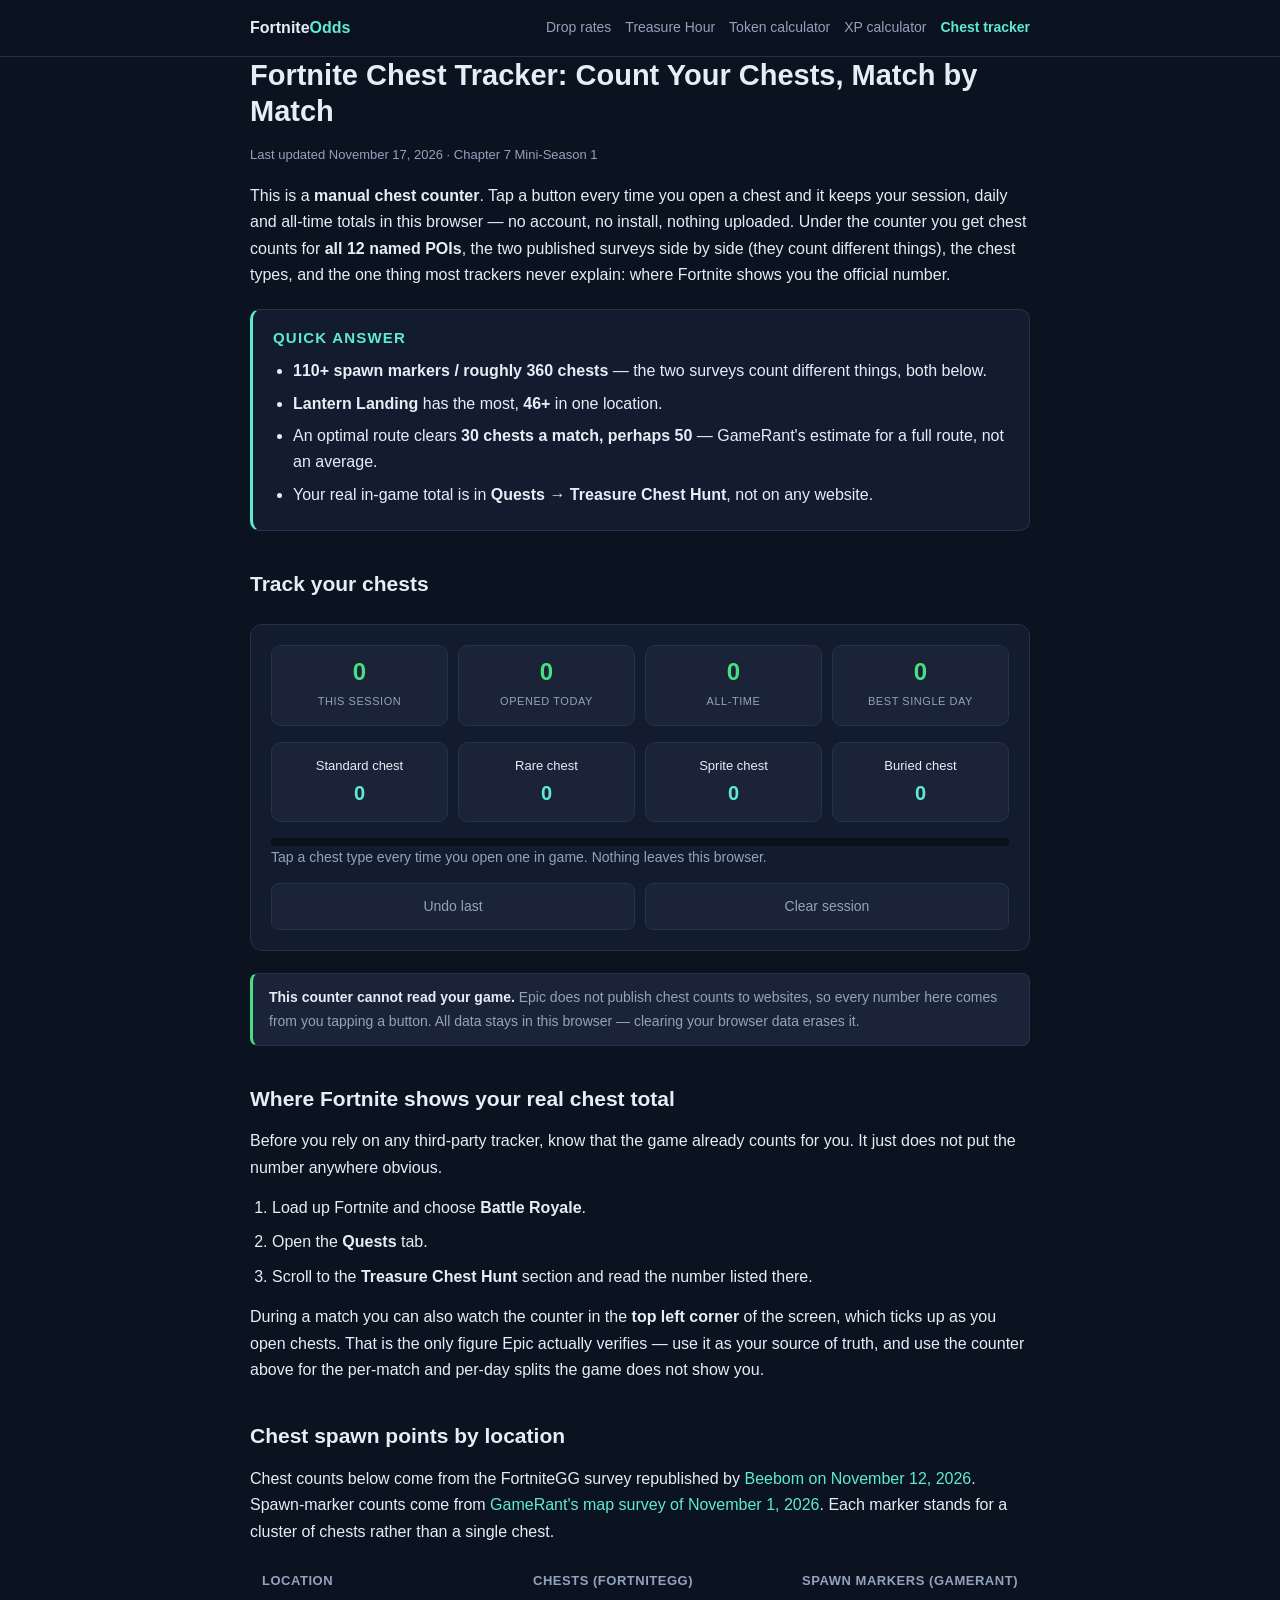
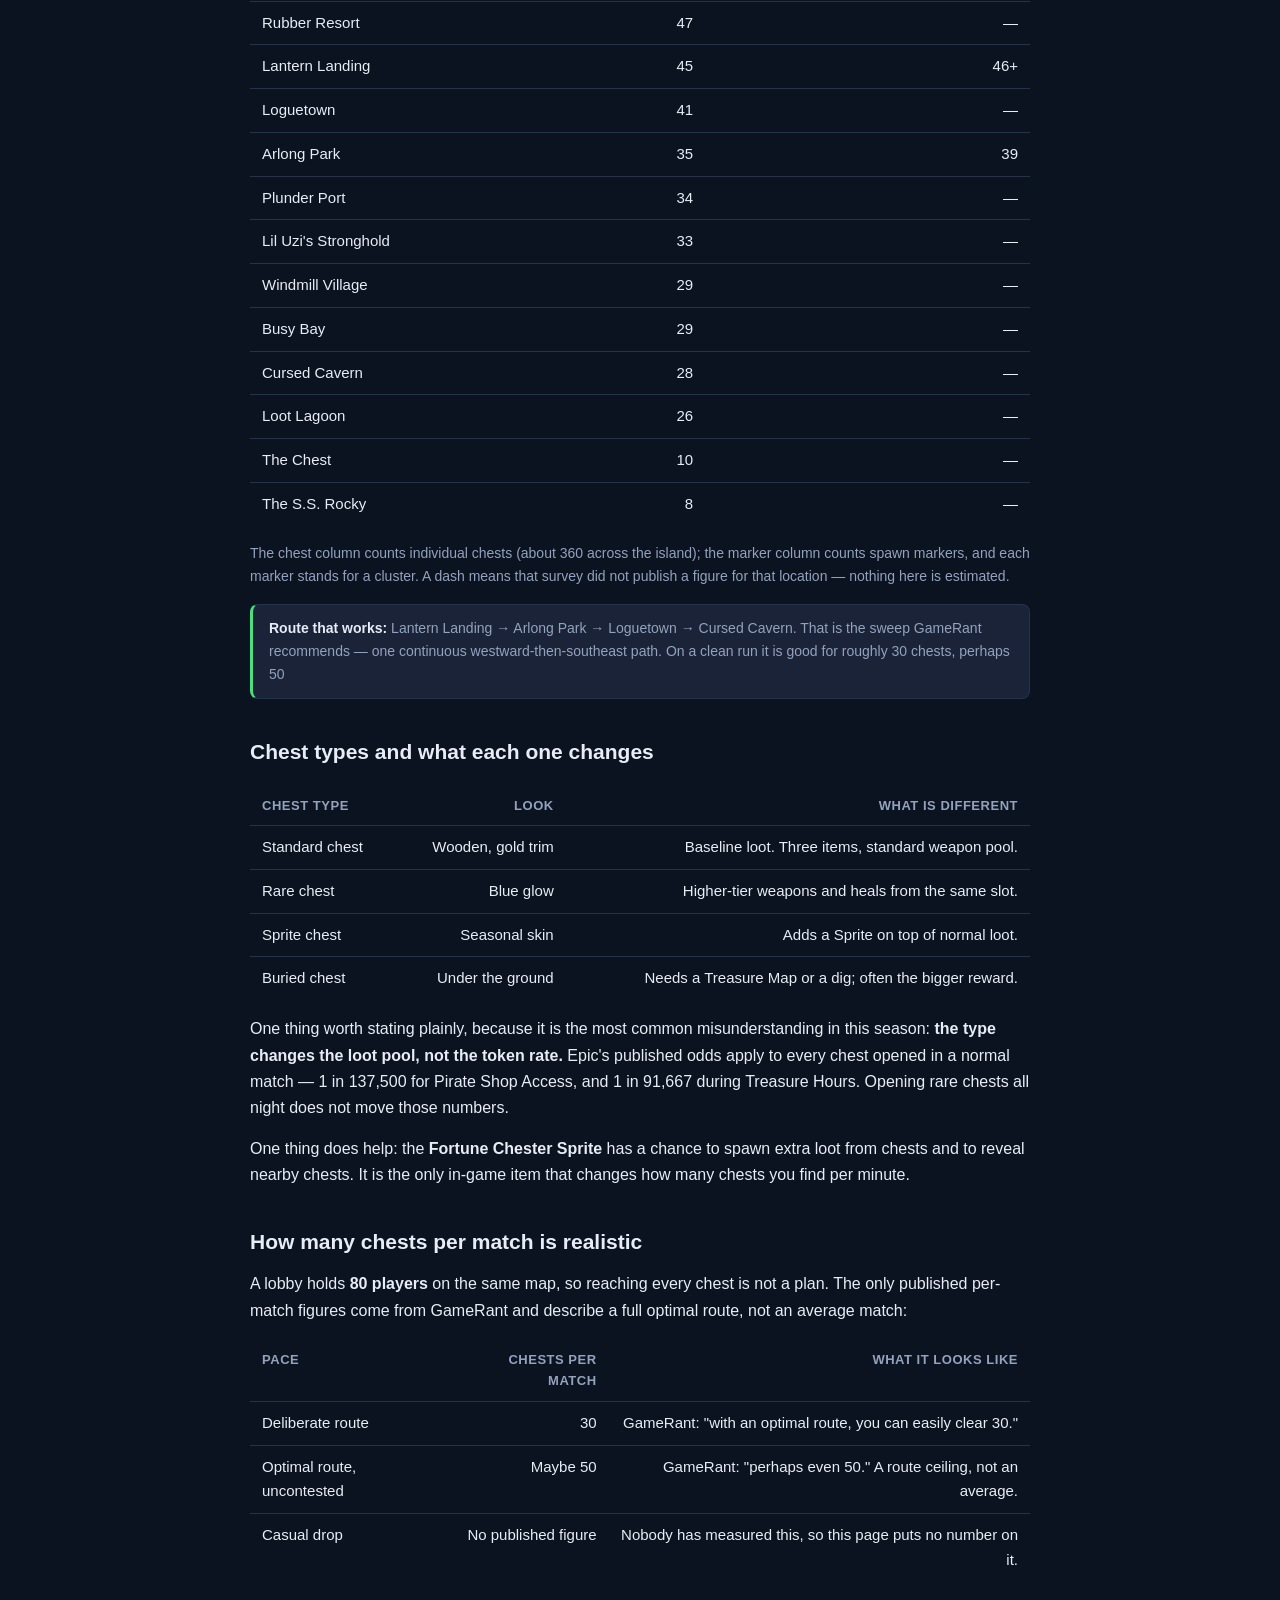
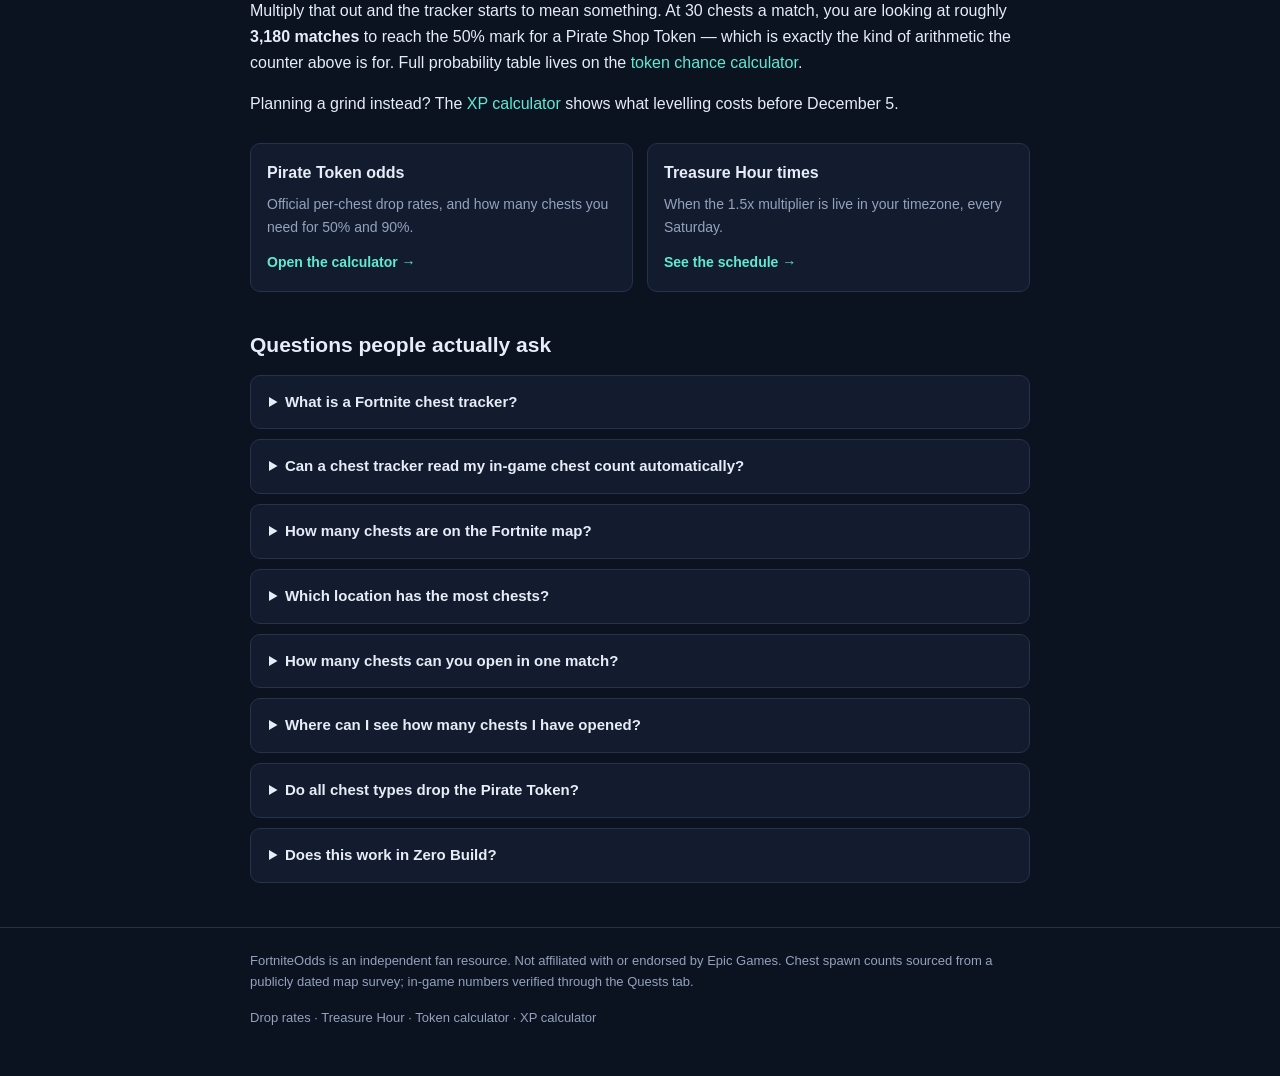
==== commit 9540c008: "Update index.html" ====
--- a/fortnite-chest-tracker/index.html
+++ b/fortnite-chest-tracker/index.html
@@ -3,13 +3,13 @@
 <head>
 <meta charset="utf-8">
 <meta name="viewport" content="width=device-width,initial-scale=1">
-<title>Fortnite Chest Tracker: Chest Counter &amp; Spawn Map (Nov 2026)</title>
+<title>Fortnite Chest Tracker: Chest Counter &amp; Spawn Counts by POI</title>
 <meta name="description" content="Free Fortnite chest tracker: count chests you open each match, see how many spawn per POI, learn the chest types, and where to find your official total.">
 <link rel="canonical" href="https://fortniteodds.xyz/fortnite-chest-tracker/">
 <meta property="og:type" content="website">
 <meta property="og:site_name" content="FortniteOdds">
 <meta property="og:url" content="https://fortniteodds.xyz/fortnite-chest-tracker/">
-<meta property="og:title" content="Fortnite Chest Tracker: Chest Counter &amp; Spawn Map">
+<meta property="og:title" content="Fortnite Chest Tracker: Chest Counter &amp; Spawn Counts by POI">
 <meta property="og:description" content="Count the chests you open each match, and see how many chests spawn at each POI this season.">
 <style>
 :root{--bg:#0b1220;--panel:#131c2e;--panel2:#1a2337;--line:#26324a;--tx:#e6edf7;--mu:#93a2bd;--acc:#5eead4;--acc2:#4ade80}
@@ -76,7 +76,7 @@
 {"@type":"Question","name":"Can a chest tracker read my in-game chest count automatically?","acceptedAnswer":{"@type":"Answer","text":"No. Epic does not expose chest counts through an API, so no website can read them. Any tracker that shows your real in-game total is asking you to type it in. For the official number, open Battle Royale, go to Quests, and scroll to the Treasure Chest Hunt section."}},
 {"@type":"Question","name":"How many chests are on the Fortnite map?","acceptedAnswer":{"@type":"Answer","text":"There are more than 110 Treasure Chest spawn points in Chapter 7 Mini-Season 1, according to a GameRant map survey published November 1, 2026. Each marker covers a cluster of chests rather than a single chest."}},
 {"@type":"Question","name":"Which Fortnite location has the most chests?","acceptedAnswer":{"@type":"Answer","text":"Lantern Landing, with more than 46 Treasure Chest spawns. Arlong Park is the strongest second stop with 39 spawns and sits directly west of Lantern Landing."}},
-{"@type":"Question","name":"How many chests can you open in one Fortnite match?","acceptedAnswer":{"@type":"Answer","text":"A lobby holds 80 players, so you cannot reach all 110 spawn points in one match. With a tight route, 30 chests per match is routine and 50 is possible."}},
+{"@type":"Question","name":"How many chests can you open in one Fortnite match?","acceptedAnswer":{"@type":"Answer","text":"A lobby holds 80 players, so you cannot reach every spawn point in one match. GameRant's survey puts a full optimal route at 30 chests a match, perhaps 50 — a route estimate, not a measured average."}},
 {"@type":"Question","name":"Where can I see how many chests I have opened in Fortnite?","acceptedAnswer":{"@type":"Answer","text":"Open Battle Royale, select the Quests tab, and scroll to the Treasure Chest Hunt section, which lists your opened chests. The counter also appears in the top left corner during a match."}},
 {"@type":"Question","name":"Do all chest types drop the Pirate Token?","acceptedAnswer":{"@type":"Answer","text":"Yes. Epic's published odds apply to every chest opened in a normal match: 1 in 137,500 for Pirate Shop Access, and 1 in 91,667 during Treasure Hours. The chest type changes the loot pool, not the token rate."}}
 ]}
@@ -103,16 +103,16 @@
 <main class="wrap">
 
 <h1>Fortnite Chest Tracker: Count Your Chests, Match by Match</h1>
-<p class="stamp">Last updated November 13, 2026 · Chapter 7 Mini-Season 1</p>
-
-<p>This is a <strong>manual chest counter</strong>. Tap a button every time you open a chest and it keeps your session, daily and all-time totals in this browser — no account, no install, nothing uploaded. Under the counter you get the <strong>110+ chest spawn points</strong> broken down by location, the chest types, and the one thing most trackers never explain: where Fortnite shows you the official number.</p>
+<p class="stamp">Last updated November 17, 2026 · Chapter 7 Mini-Season 1</p>
+
+<p>This is a <strong>manual chest counter</strong>. Tap a button every time you open a chest and it keeps your session, daily and all-time totals in this browser — no account, no install, nothing uploaded. Under the counter you get chest counts for <strong>all 12 named POIs</strong>, the two published surveys side by side (they count different things), the chest types, and the one thing most trackers never explain: where Fortnite shows you the official number.</p>
 
 <div class="qa">
   <h2>Quick answer</h2>
   <ul>
-    <li><strong>110+ chest spawn points</strong> on the Chapter 7 mini-season map, each one a cluster.</li>
+    <li><strong>110+ spawn markers / roughly 360 chests</strong> — the two surveys count different things, both below.</li>
     <li><strong>Lantern Landing</strong> has the most, <strong>46+</strong> in one location.</li>
-    <li>A good route opens <strong>30 to 50 chests per match</strong>.</li>
+    <li>An optimal route clears <strong>30 chests a match, perhaps 50</strong> — GameRant's estimate for a full route, not an average.</li>
     <li>Your real in-game total is in <strong>Quests → Treasure Chest Hunt</strong>, not on any website.</li>
   </ul>
 </div>
@@ -161,23 +161,31 @@
 
 <h2>Chest spawn points by location</h2>
 
-<p>Counts below come from a full map survey of Chapter 7 Mini-Season 1 published by GameRant on November 1, 2026. Each marker stands for a cluster of chests rather than a
+<p>Chest counts below come from the FortniteGG survey republished by <a href="https://beebom.com/fortnite-treasure-hunt-chest-locations-rewards/">Beebom on November 12, 2026</a>. Spawn-marker counts come from <a href="https://gamerant.com/fortnite-treasure-chest-locations-map/">GameRant's map survey of November 1, 2026</a>. Each marker stands for a cluster of chests rather than a
 single chest.</p>
 
 <table>
-<thead><tr><th>Location</th><th>Chest spawns</th><th>Why it is worth landing</th></tr></thead>
+<thead><tr><th>Location</th><th>Chests (FortniteGG)</th><th>Spawn markers (GameRant)</th></tr></thead>
 <tbody>
-<tr><td>Lantern Landing</td><td>46+</td><td>Best single stop on the map. Land here first from the Battle Bus.</td></tr>
-<tr><td>Arlong Park</td><td>39</td><td>Directly west of Lantern Landing, so the route costs almost no time.</td></tr>
-<tr><td>Loguetown</td><td>Not surveyed</td><td>Fallback when the first two are contested. Southeast of Arlong Park.</td></tr>
-<tr><td>Cursed Cavern</td><td>Not surveyed</td><td>Buried treasure rather than surface chests. Best as a finisher.</td></tr>
+<tr><td>Rubber Resort</td><td>47</td><td>—</td></tr>
+<tr><td>Lantern Landing</td><td>45</td><td>46+</td></tr>
+<tr><td>Loguetown</td><td>41</td><td>—</td></tr>
+<tr><td>Arlong Park</td><td>35</td><td>39</td></tr>
+<tr><td>Plunder Port</td><td>34</td><td>—</td></tr>
+<tr><td>Lil Uzi's Stronghold</td><td>33</td><td>—</td></tr>
+<tr><td>Windmill Village</td><td>29</td><td>—</td></tr>
+<tr><td>Busy Bay</td><td>29</td><td>—</td></tr>
+<tr><td>Cursed Cavern</td><td>28</td><td>—</td></tr>
+<tr><td>Loot Lagoon</td><td>26</td><td>—</td></tr>
+<tr><td>The Chest</td><td>10</td><td>—</td></tr>
+<tr><td>The S.S. Rocky</td><td>8</td><td>—</td></tr>
 </tbody>
 </table>
 
-<p class="mu">Only Lantern Landing and Arlong Park have published counts. I am not filling the other two rows with a guess — if a number is not in the survey, it stays blank.</p>
+<p class="mu">The chest column counts individual chests (about 360 across the island); the marker column counts spawn markers, and each marker stands for a cluster. A dash means that survey did not publish a figure for that location — nothing here is estimated.</p>
 
 <div class="notice">
-  <strong>Route that actually works:</strong> Lantern Landing → Arlong Park → Loguetown → Cursed Cavern. That is one continuous westward-then-southeast sweep, and it is what turns a 110-spawn map into 30 to 50 chests in a single match.
+  <strong>Route that works:</strong> Lantern Landing → Arlong Park → Loguetown → Cursed Cavern. That is the sweep GameRant recommends — one continuous westward-then-southeast path. On a clean run it is good for roughly 30 chests, perhaps 50
 </div>
 
 <h2>Chest types and what each one changes</h2>
@@ -198,14 +206,14 @@
 
 <h2>How many chests per match is realistic</h2>
 
-<p>A lobby holds <strong>80 players</strong> on the same 110+ spawn points, so reaching every marker is not a plan. The realistic band:</p>
+<p>A lobby holds <strong>80 players</strong> on the same map, so reaching every chest is not a plan. The only published per-match figures come from GameRant and describe a full optimal route, not an average match:</p>
 
 <table>
 <thead><tr><th>Pace</th><th>Chests per match</th><th>What it looks like</th></tr></thead>
 <tbody>
-<tr><td>Casual drop</td><td>3–8</td><td>One POI, fight whoever lands with you.</td></tr>
-<tr><td>Deliberate route</td><td>30</td><td>Two full POIs without detouring.</td></tr>
-<tr><td>Clean lobby, tight route</td><td>50</td><td>First two POIs uncontested and no third-party fight.</td></tr>
+<tr><td>Deliberate route</td><td>30</td><td>GameRant: "with an optimal route, you can easily clear 30."</td></tr>
+<tr><td>Optimal route, uncontested</td><td>Maybe 50</td><td>GameRant: "perhaps even 50." A route ceiling, not an average.</td></tr>
+<tr><td>Casual drop</td><td>No published figure</td><td>Nobody has measured this, so this page puts no number on it.</td></tr>
 </tbody>
 </table>
 
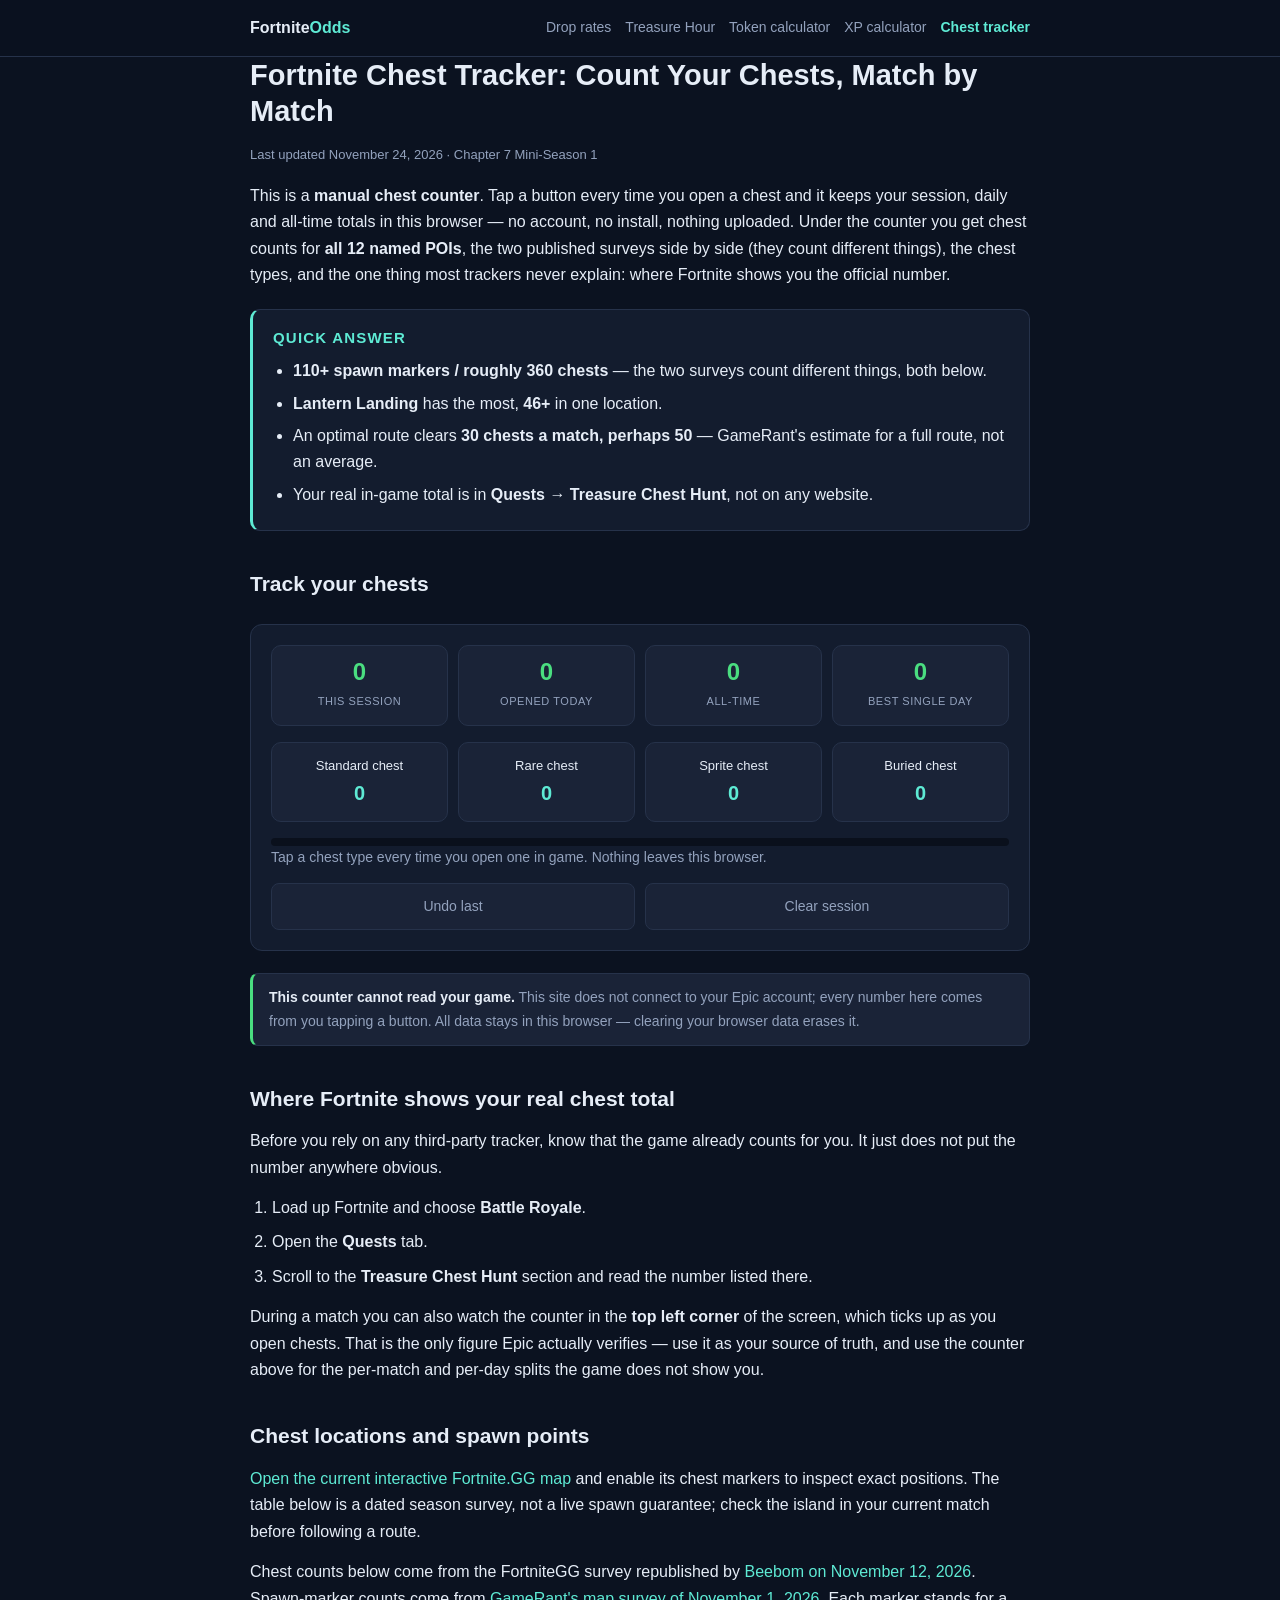
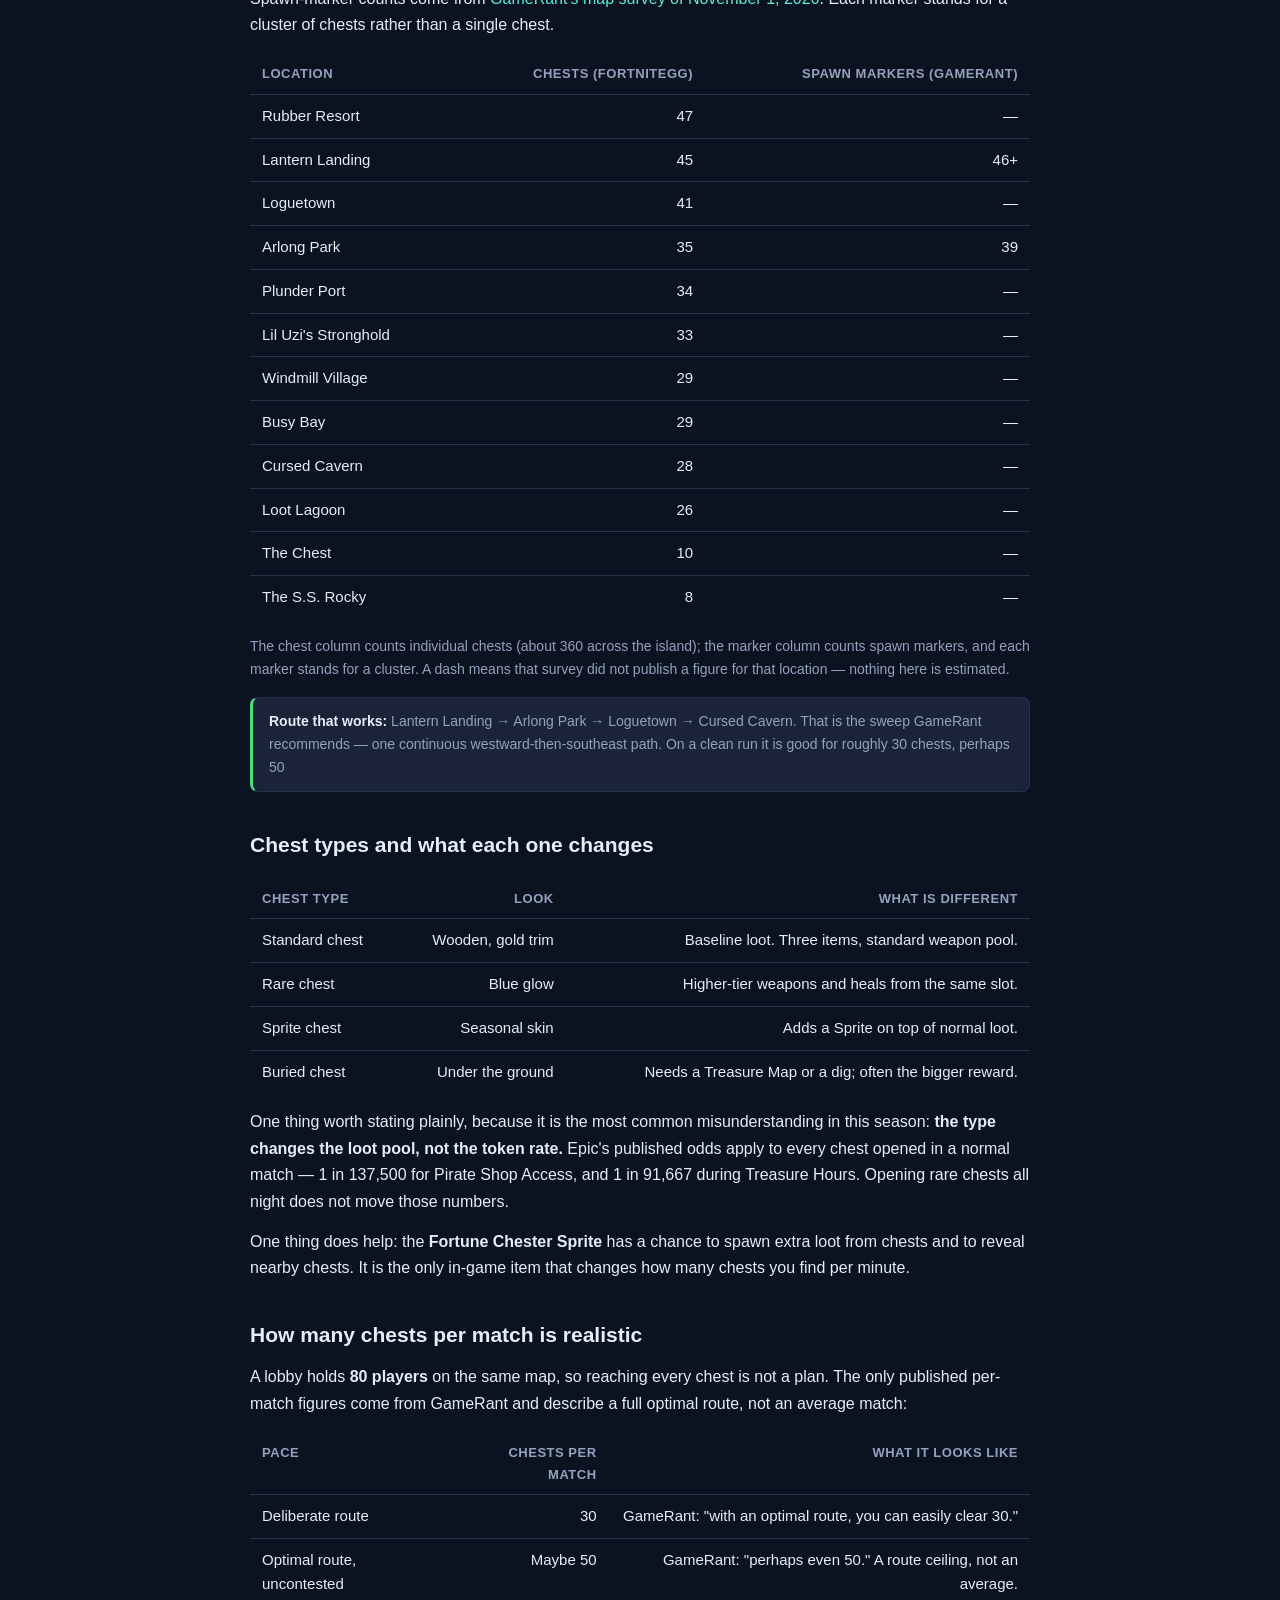
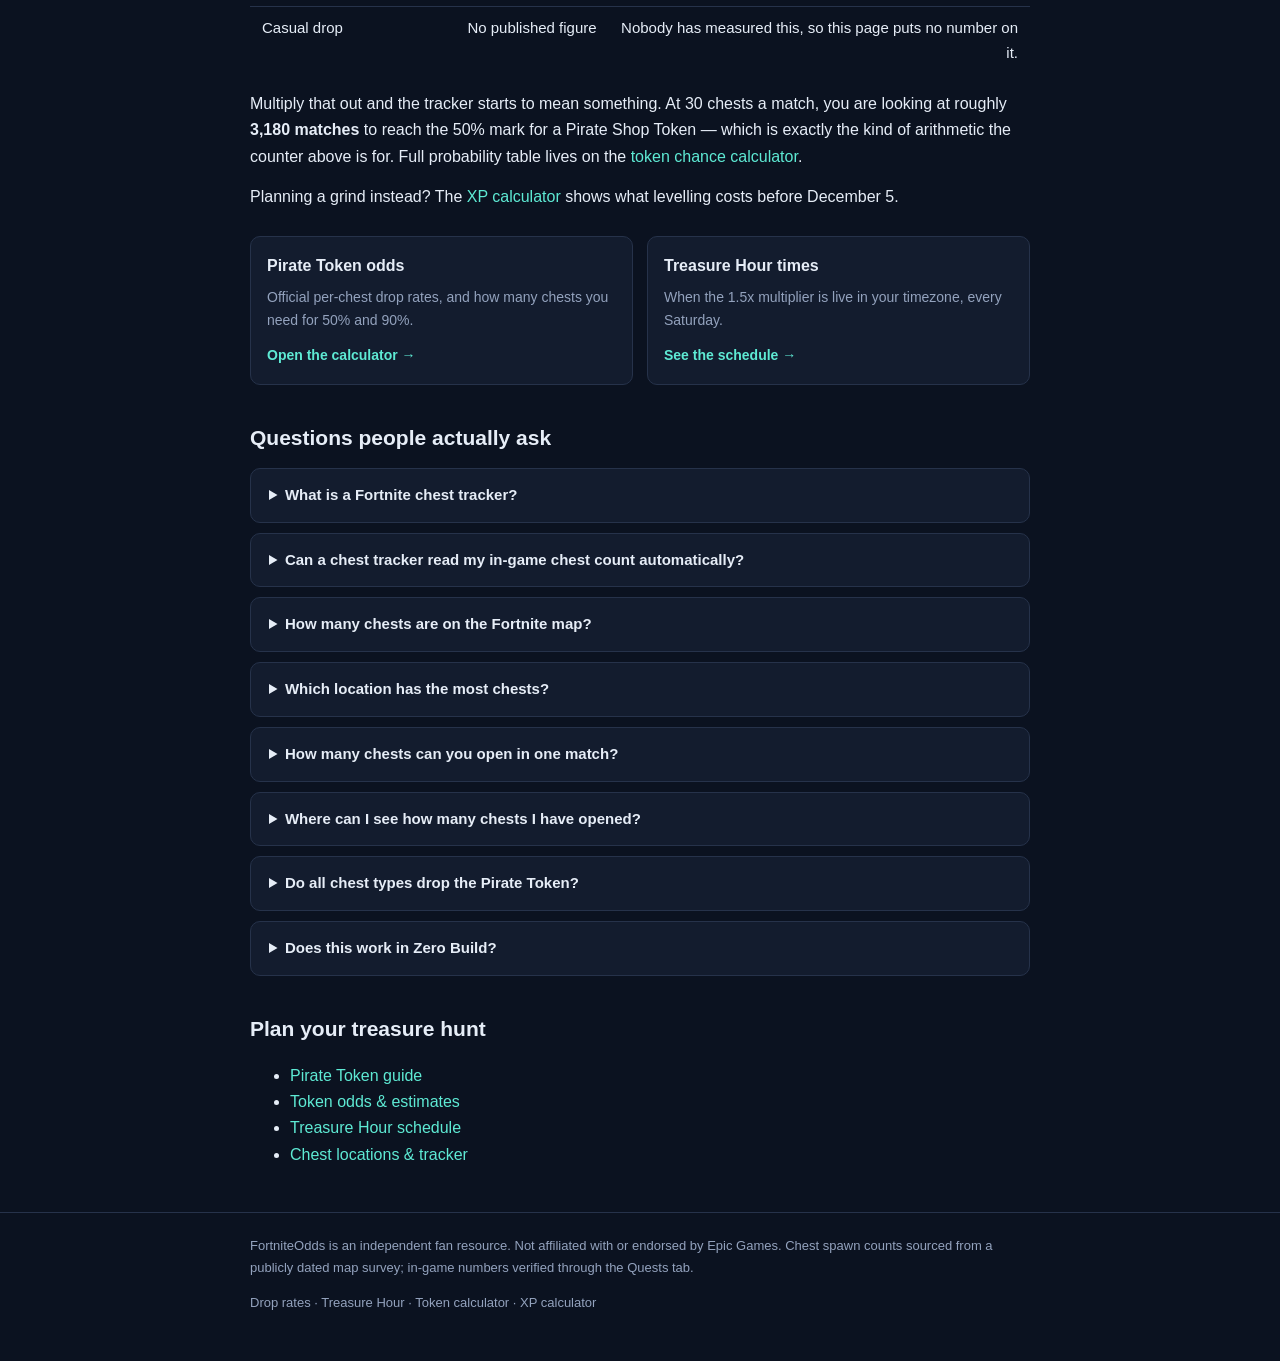
==== commit c3ce2141: "Add Pirate Token SEO guides, odds estimator and evergreen event hub" ====
--- a/fortnite-chest-tracker/index.html
+++ b/fortnite-chest-tracker/index.html
@@ -73,7 +73,7 @@
 {"@type":"WebApplication","name":"Fortnite Chest Tracker","url":"https://fortniteodds.xyz/fortnite-chest-tracker/","applicationCategory":"GameApplication","operatingSystem":"Any","description":"A free chest counter for Fortnite: tap once per chest you open to track your session, daily and all-time totals.","offers":{"@type":"Offer","price":"0","priceCurrency":"USD"}},
 {"@type":"FAQPage","mainEntity":[
 {"@type":"Question","name":"What is a Fortnite chest tracker?","acceptedAnswer":{"@type":"Answer","text":"A chest tracker is a counter you tap each time you open a chest, so you can see how many chests you have opened in a session, a day, or the whole season. It does not connect to the game — every count is entered manually by you."}},
-{"@type":"Question","name":"Can a chest tracker read my in-game chest count automatically?","acceptedAnswer":{"@type":"Answer","text":"No. Epic does not expose chest counts through an API, so no website can read them. Any tracker that shows your real in-game total is asking you to type it in. For the official number, open Battle Royale, go to Quests, and scroll to the Treasure Chest Hunt section."}},
+{"@type":"Question","name":"Can a chest tracker read my in-game chest count automatically?","acceptedAnswer":{"@type":"Answer","text":"No. This tracker does not connect to your Epic account or read your game. Counts here are entered manually. For the official number, open Battle Royale, go to Quests, and scroll to the Treasure Chest Hunt section."}},
 {"@type":"Question","name":"How many chests are on the Fortnite map?","acceptedAnswer":{"@type":"Answer","text":"There are more than 110 Treasure Chest spawn points in Chapter 7 Mini-Season 1, according to a GameRant map survey published November 1, 2026. Each marker covers a cluster of chests rather than a single chest."}},
 {"@type":"Question","name":"Which Fortnite location has the most chests?","acceptedAnswer":{"@type":"Answer","text":"Lantern Landing, with more than 46 Treasure Chest spawns. Arlong Park is the strongest second stop with 39 spawns and sits directly west of Lantern Landing."}},
 {"@type":"Question","name":"How many chests can you open in one Fortnite match?","acceptedAnswer":{"@type":"Answer","text":"A lobby holds 80 players, so you cannot reach every spawn point in one match. GameRant's survey puts a full optimal route at 30 chests a match, perhaps 50 — a route estimate, not a measured average."}},
@@ -82,8 +82,8 @@
 ]}
 ]}
 </script>
-<script async src="https://www.googletagmanager.com/gtag/js?id=G-4H1S4T44H2"></script>
-<script>window.dataLayer=window.dataLayer||[];function gtag(){dataLayer.push(arguments);}gtag('js',new Date());gtag('config','G-4H1S4T44H2');</script>
+<script async src="https://www.googletagmanager.com/gtag/js?id=G-TK6XWP6GH5"></script>
+<script>window.dataLayer=window.dataLayer||[];function gtag(){dataLayer.push(arguments);}gtag('js',new Date());gtag('config','G-TK6XWP6GH5');</script>
 </head>
 <body>
 
@@ -103,7 +103,7 @@
 <main class="wrap">
 
 <h1>Fortnite Chest Tracker: Count Your Chests, Match by Match</h1>
-<p class="stamp">Last updated November 17, 2026 · Chapter 7 Mini-Season 1</p>
+<p class="stamp">Last updated November 24, 2026 · Chapter 7 Mini-Season 1</p>
 
 <p>This is a <strong>manual chest counter</strong>. Tap a button every time you open a chest and it keeps your session, daily and all-time totals in this browser — no account, no install, nothing uploaded. Under the counter you get chest counts for <strong>all 12 named POIs</strong>, the two published surveys side by side (they count different things), the chest types, and the one thing most trackers never explain: where Fortnite shows you the official number.</p>
 
@@ -144,7 +144,7 @@
 </div>
 
 <div class="notice">
-  <strong>This counter cannot read your game.</strong> Epic does not publish chest counts to websites, so every number here comes from you tapping a button. All data stays in this browser — clearing your browser data erases it.
+  <strong>This counter cannot read your game.</strong> This site does not connect to your Epic account; every number here comes from you tapping a button. All data stays in this browser — clearing your browser data erases it.
 </div>
 
 <h2 id="official">Where Fortnite shows your real chest total</h2>
@@ -159,7 +159,7 @@
 
 <p>During a match you can also watch the counter in the <strong>top left corner</strong> of the screen, which ticks up as you open chests. That is the only figure Epic actually verifies — use it as your source of truth, and use the counter above for the per-match and per-day splits the game does not show you.</p>
 
-<h2>Chest spawn points by location</h2>
+<h2 id="locations">Chest locations and spawn points</h2><p><a href="https://fortnite.gg/">Open the current interactive Fortnite.GG map</a> and enable its chest markers to inspect exact positions. The table below is a dated season survey, not a live spawn guarantee; check the island in your current match before following a route.</p>
 
 <p>Chest counts below come from the FortniteGG survey republished by <a href="https://beebom.com/fortnite-treasure-hunt-chest-locations-rewards/">Beebom on November 12, 2026</a>. Spawn-marker counts come from <a href="https://gamerant.com/fortnite-treasure-chest-locations-map/">GameRant's map survey of November 1, 2026</a>. Each marker stands for a cluster of chests rather than a
 single chest.</p>
@@ -242,7 +242,7 @@
 
 <details>
   <summary>Can a chest tracker read my in-game chest count automatically?</summary>
-  <p>No. Epic does not expose chest counts through an API, so no website can read them. Any tracker that shows your real in-game total is asking you to type it in. For the official number, open Battle Royale, go to Quests, and scroll to the Treasure Chest Hunt section.</p>
+  <p>No. This tracker does not connect to your Epic account or read your game. Counts here are entered manually. For the official number, open Battle Royale, go to Quests, and scroll to the Treasure Chest Hunt section.</p>
 </details>
 
 <details>
@@ -275,7 +275,7 @@
   <p>Chests spawn in both Battle Royale and Zero Build, and the spawn points are the same. Your route matters more than the mode.</p>
 </details>
 
-</main>
+<aside class="related" aria-label="Related guides"><h2>Plan your treasure hunt</h2><ul><li><a href="/fortnite-pirate-token/">Pirate Token guide</a></li><li><a href="/fortnite-token-odds/">Token odds & estimates</a></li><li><a href="/treasure-hour-fortnite/">Treasure Hour schedule</a></li><li><a href="/fortnite-chest-tracker/">Chest locations & tracker</a></li></ul></aside></main>
 
 <footer>
   <div class="wrap">
